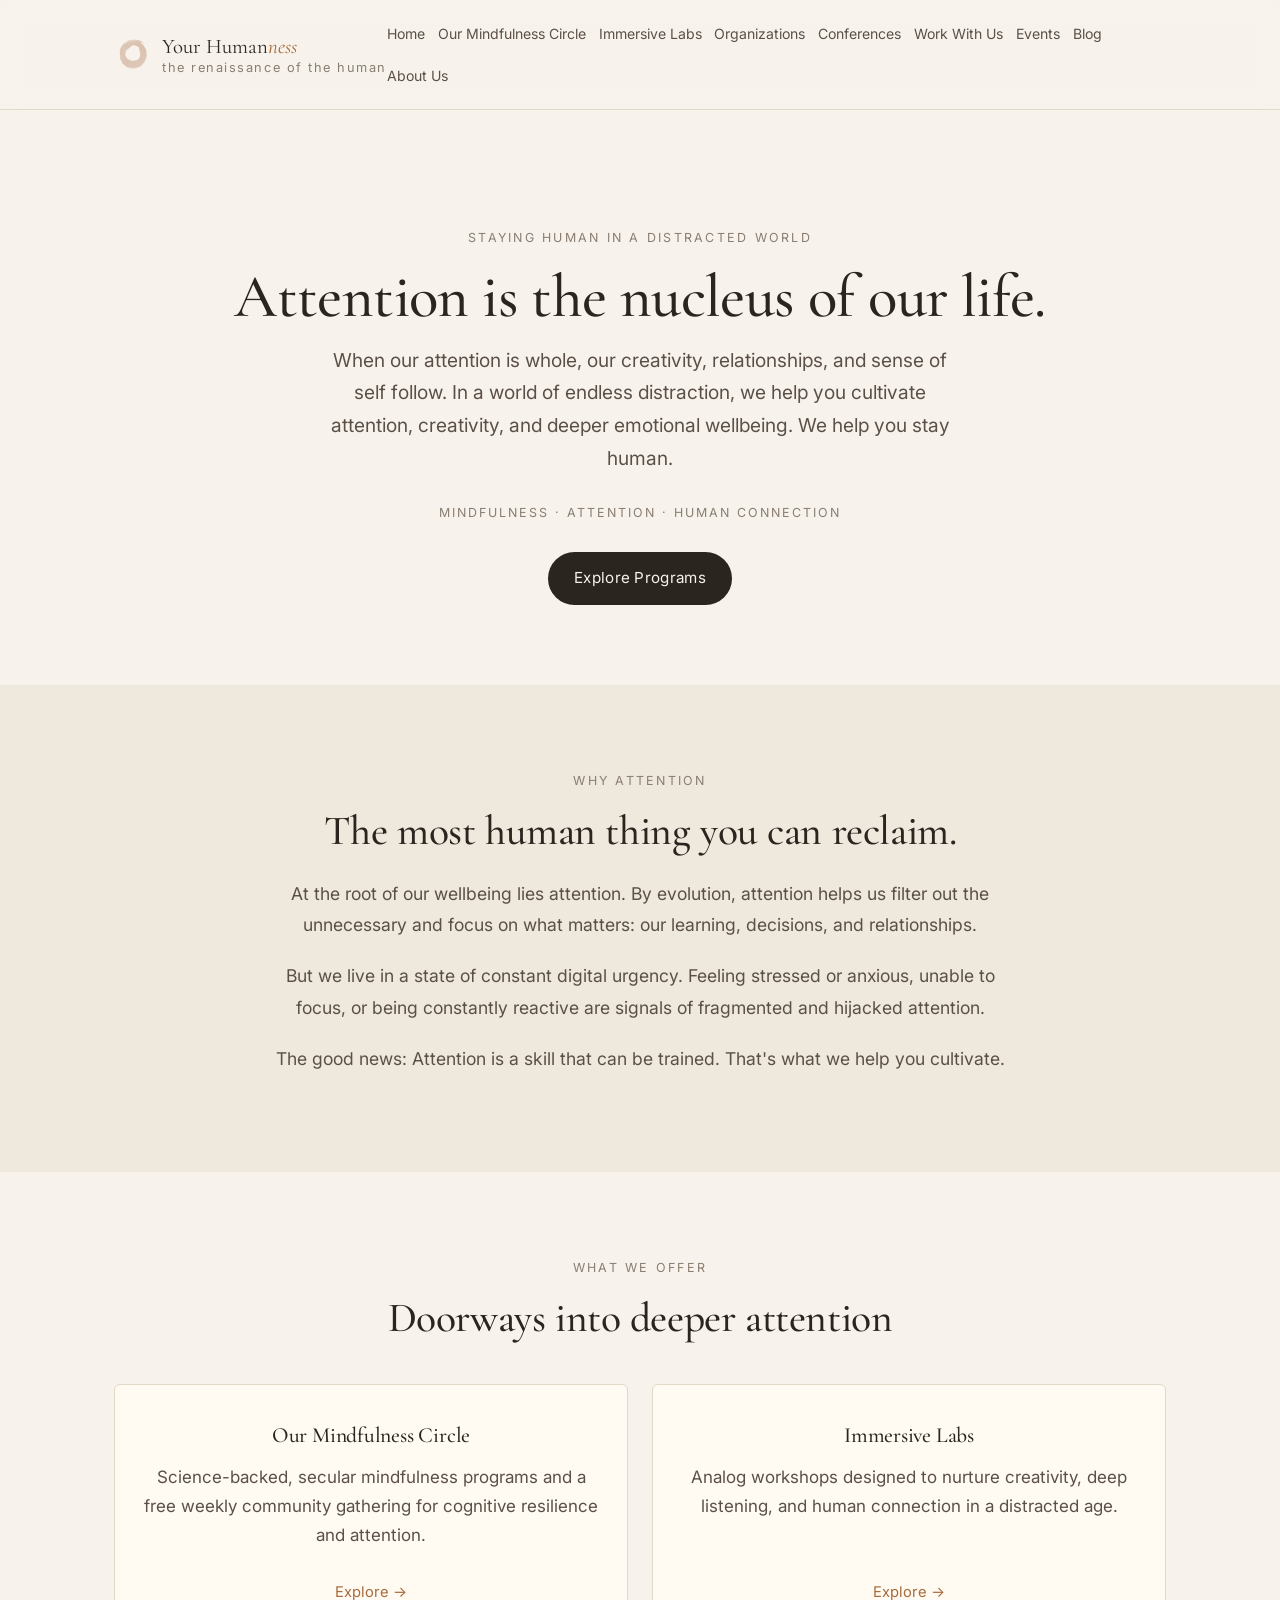
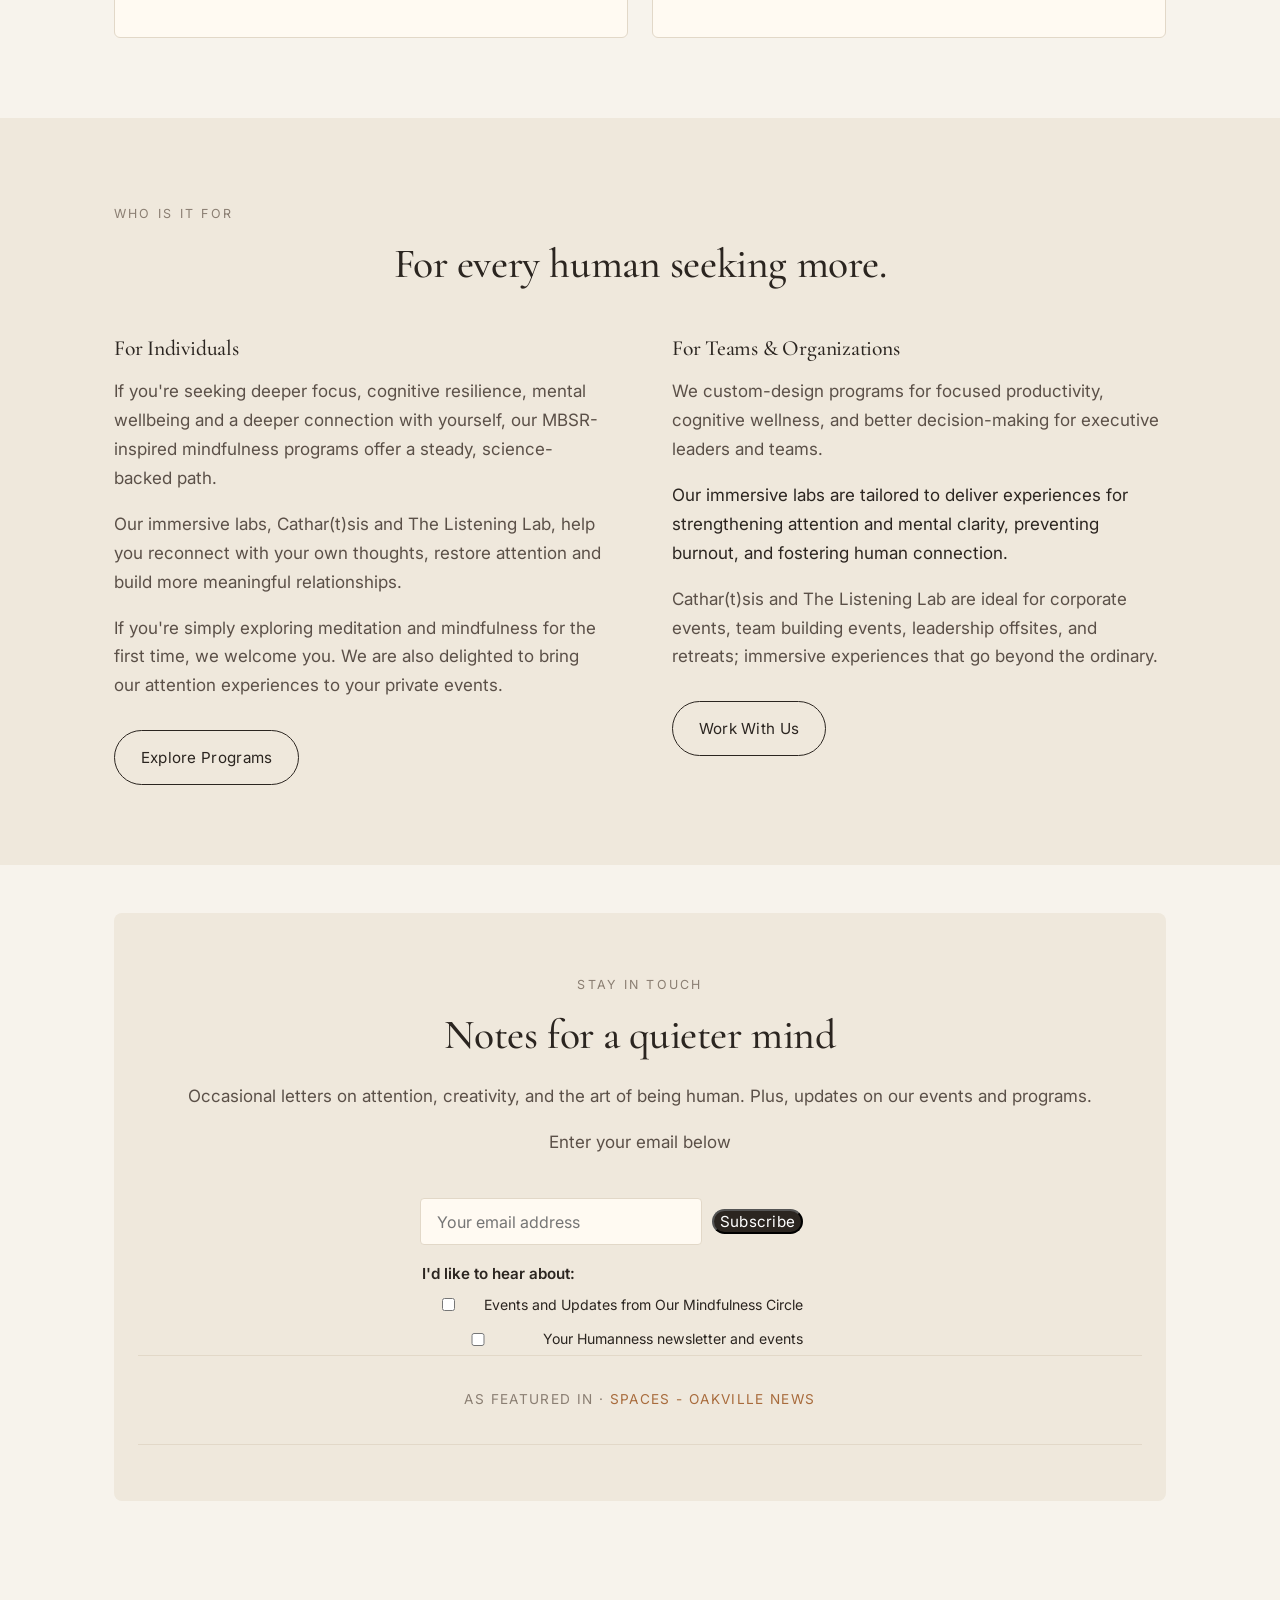
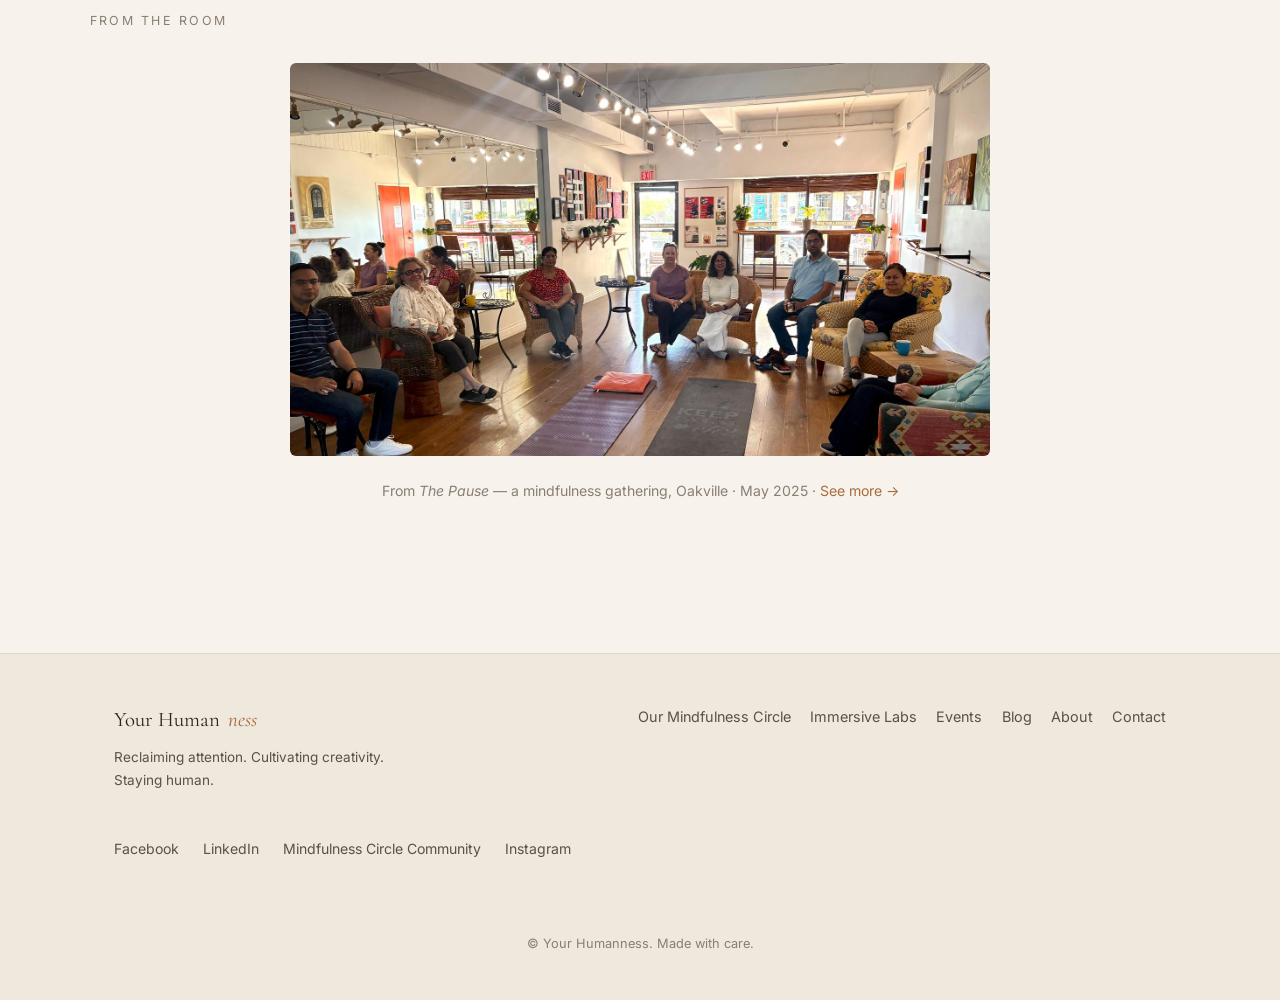
==== index.html @ 68436b2d "Remove 'Explore Programs' link from navigation" ====
<!DOCTYPE html><html lang="en"><head>

<!-- Google Tag Manager -->
<script>(function(w,d,s,l,i){w[l]=w[l]||[];w[l].push({'gtm.start':
new Date().getTime(),event:'gtm.js'});var f=d.getElementsByTagName(s)[0],
j=d.createElement(s),dl=l!='dataLayer'?'&l='+l:'';j.async=true;j.src=
'https://www.googletagmanager.com/gtm.js?id='+i+dl;f.parentNode.insertBefore(j,f);
})(window,document,'script','dataLayer','GTM-MCJ75NCN');</script>
<!-- End Google Tag Manager -->
  
<meta charset="utf-8">
<meta name="viewport" content="width=device-width,initial-scale=1">
<link rel="icon" type="image/png" href="/favicon.png">
<link rel="apple-touch-icon" href="/favicon.png">

<!-- Core SEO -->
<title>Your Humanness | Mindfulness, Attention & Creativity Programs</title>
<meta name="description" content="Science-backed mindfulness, meditation and creative workshops that help you stay human - cultivate attention, emotional wellbeing, and meaningful connection in a distracted, AI-driven world.">
<meta name="keywords" content="neuroscience informed, science backed, mindfulness, meditation, MBSR, attention, creativity, emotional wellbeing, analog skills, human skills, mindfulness programs, mindfulness workshop, creativity workshop, corporate mindfulness, digital detox, Our Mindfulness Circle, Catharsis, The Listening Lab">
<meta name="author" content="Your Humanness">

<!-- Open Graph — LinkedIn, WhatsApp, Facebook -->
<meta property="og:type" content="website">
<meta property="og:url" content="https://www.yourhumanness.com/">
<meta property="og:title" content="Your Humanness | Cultivate Attention, Creativity & Human Connection">
<meta property="og:description" content="Science-backed mindfulness and immersive workshops to help you stay human - cultivate attention, creativity, and connection in a distracted world.">
<meta property="og:image" content="https://www.yourhumanness.com/og-image5.png">

<!-- Twitter/X Card -->
<meta name="twitter:card" content="summary_large_image">
<meta name="twitter:title" content="Your Humanness | The Renaissance of the Human">
<meta name="twitter:description" content="n a distracted, AI-driven world, we help you cultivate attention, creativity, and stay human.">
<meta name="twitter:image" content="https://www.yourhumanness.com/og-image5.png">

<!-- Canonical URL -->
<link rel="canonical" href="https://www.yourhumanness.com/">

<!-- Fonts & Stylesheet — unchanged -->
<link rel="preconnect" href="https://fonts.googleapis.com">
<link rel="preconnect" href="https://fonts.gstatic.com" crossorigin>
<link href="https://fonts.googleapis.com/css2?family=Cormorant+Garamond:ital,wght@0,400;0,500;1,400&family=Inter:wght@300;400;500&display=swap" rel="stylesheet">
<link rel="stylesheet" href="styles.css">
</head>
  
<script type="application/ld+json">
{
  "@context": "https://schema.org",
  "@type": "Organization",
  "name": "Your Humanness",
  "url": "https://www.yourhumanness.com",
  "description": "Mindfulness and secular meditation programs backed by neuroscience, and immersive workshops to help people reclaim attention, cultivate creativity, nourish emotional wellbeing and stay human in an age of AI and distractions.",
  "founder": {
    "@type": "Person",
    "name": "Sravani Saha"
  },
  "makesOffer": [
    {
      "@type": "Offer",
      "itemOffered": {
        "@type": "Service",
        "name": "Our Mindfulness Circle",
        "url": "https://www.yourhumanness.com/mindfulness-circle.html",
        "description": "Neuroscience backed, secular mindfulness meditation programs and free weekly community gathering for cultivating attention and deeper emotional wellbeing. Perfect for individuals, corporate teams, leadership offsites, corporate events, and retreats."
      }
    },
    {
      "@type": "Offer",
      "itemOffered": {
        "@type": "Service",
        "name": "Cathar(t)sis",
        "url": "https://www.yourhumanness.com/immersive-labs.html",
        "description": "Science backed, mindfulness-based creativity workshop using analog writing and art-making for cultivating attention and authentic human creativity. Suitable for individuals, corporate teams, leadership offsites, corporate events, and retreats."
      }
    },
    {
      "@type": "Offer",
      "itemOffered": {
        "@type": "Service",
        "name": "The Listening Lab",
        "url": "https://www.yourhumanness.com/immersive-labs.html",
        "description": "Immersive mindfulness lab for cultivating attention in conversation and for deeper connections and relations. Perfect for corporate events, corporate teams, leadership offsites, and retreats."
      }
    }
  ]
}
</script><body>
  <!-- Google Tag Manager (noscript) -->
<noscript><iframe src="https://www.googletagmanager.com/ns.html?id=GTM-MCJ75NCN"
height="0" width="0" style="display:none;visibility:hidden"></iframe></noscript>
<!-- End Google Tag Manager (noscript) -->
  
<nav class="nav"><div class="nav-inner">
<a href="index.html" class="brand">
  <img src="images/logo.png"
  alt="Your Humanness logo" 
  style="height:40px;width:40px;
         object-fit:contain;
         flex-shrink:0;">
  <span style="display:flex;
  flex-direction:column;
  justify-content:center;
  line-height:1.3">
    <span style="font-family:var(--serif);
    font-size:1.3rem;
    white-space:nowrap">Your Human<em>ness</em></span>
    <span class="brand-sub">The Renaissance of the Human</span>
  </span>
</a>
<button class="nav-toggle" aria-label="Menu">≡</button>
<ul class="nav-links">
<li><a href="/">Home</a></li>
<li><a href="mindfulness-circle.html">Our Mindfulness Circle</a></li>
<li><a href="immersive-labs.html">Immersive Labs</a></li>
<li><a href="organizations.html">Organizations</a></li>
<li><a href="conferences.html">Conferences</a></li>
<li><a href="work-with-us.html">Work With Us</a></li>
<li><a href="events.html">Events</a></li>
<li><a href="blog.html">Blog</a></li>
<li><a href="about.html">About Us</a></li>
</ul></div></nav>

<!-- <header class="hero container">
<span class="eyebrow">Mindfulness · Meditation · Human Creativity</span>
<h1>Attention is the nucleus of our life.</h1>
<p class="sub">When our attention is whole, our creativity, relationships, 
and sense of self follow. In a world of endless distraction, we help you cultivate attention, creativity, and deeper emotional wellbeing.</p>
<p>We help you stay human.</p>
<a href="explore-programs.html" class="btn">Explore Programs</a>
</header> -->

<header class="hero container">
<span class="eyebrow">Staying Human in a Distracted World</span>
<h1>Attention is the nucleus of our life.</h1>
<p class="sub">When our attention is whole, our creativity, 
relationships, and sense of self follow. In a world of endless 
distraction, we help you cultivate attention, creativity, and 
deeper emotional wellbeing. We help you stay human.</p>
<p style="font-size:.78rem;text-transform:uppercase;
letter-spacing:.16em;color:var(--muted);
margin-top:-.5rem;margin-bottom:1.8rem">
Mindfulness · Attention · Human Connection</p>
<a href="explore-programs.html" class="btn">Explore Programs</a>
</header>

 <!-- Why Attention -->
<section class="section-alt">
  <div class="container">
  <div style="max-width:740px;margin:0 auto;
  text-align:center">
    <span class="eyebrow">Why attention</span>
    <h2>The most human thing you can reclaim.</h2>
    <p style="font-size:1.1rem;line-height:1.8;
    color:var(--ink-soft);margin-bottom:1.2rem">
    At the root of our wellbeing lies attention. 
    By evolution, attention helps us filter out the unnecessary 
    and focus on what matters: our learning, 
    decisions, and relationships.
    </p>
    <p style="font-size:1.1rem;line-height:1.8;
    color:var(--ink-soft);margin-bottom:1.2rem">
    But we live in a state of constant digital urgency. 
    Feeling stressed or anxious, unable to focus, 
    or being constantly reactive are signals of 
    fragmented and hijacked attention.
    </p>
    <p style="font-size:1.1rem;line-height:1.8;
    color:var(--ink-soft)">
    The good news: Attention is a skill that can be trained. 
    That's what we help you cultivate.
    </p>
  </div>
</section>
  
<section class="section">
<div class="container center">
<span class="eyebrow">What we offer</span>
<h2>Doorways into deeper attention</h2>
<div class="cards">
  <div class="card"><h3>Our Mindfulness Circle</h3><p>Science-backed, secular mindfulness programs and a free weekly community gathering for cognitive resilience and attention.</p><a class="more" href="mindfulness-circle.html">Explore</a></div>
  <div class="card"><h3>Immersive Labs</h3><p>Analog workshops designed to nurture creativity, deep listening, and human connection in a distracted age.</p><a class="more" href="immersive-labs.html">Explore</a></div>
  </div>
</div></section>

  <section class="section-alt">
  <div class="container">
    <span class="eyebrow">Who is it for</span>
    <h2 class="center">For every human seeking more.</h2>
    <div class="split" style="margin-top:2.5rem">

      <div>
        <h3>For Individuals</h3>
        <p>If you're seeking deeper focus, cognitive resilience, mental wellbeing and a deeper connection with yourself, our MBSR-inspired mindfulness programs offer a steady, science-backed path. </p>
        <p>Our immersive labs, Cathar(t)sis and The Listening Lab, help you reconnect with your own thoughts, restore attention and build more meaningful relationships.</p>
        <p>If you're simply exploring meditation and mindfulness for the first time, we welcome you. We are also delighted to bring our attention experiences to your private events.</p>
        <a href="explore-programs.html" class="btn btn-outline" 
        style="margin-top:.8rem">Explore Programs</a>
      </div>

      <div>
        <h3>For Teams & Organizations</h3>
        <p>We custom-design programs for focused productivity, cognitive wellness, and better decision-making for executive leaders and teams.</p>
        </p> Our immersive labs are tailored to deliver experiences for strengthening attention and mental clarity, preventing burnout, and fostering human connection.</p>
        <p>Cathar(t)sis and The Listening Lab are ideal for corporate events, team building events, leadership offsites, and retreats; immersive experiences that go beyond the ordinary.</p>
        <a href="work-with-us.html" class="btn btn-outline" 
        style="margin-top:.8rem">Work With Us</a>
      </div>

    </div>
  </div>
</section>

  
<section class="container">
<div class="signup">
<span class="eyebrow">Stay in touch</span>
<h2>Notes for a quieter mind</h2>
<p>Occasional letters on attention, creativity, and the art of being human. Plus, updates on our events and programs.</p>
  <p>Enter your email below</p>
<!-- ConvertKit form placeholder -->
<!--<script async data-uid="26b0e1170b" src="https://your-humanness.kit.com/26b0e1170b/index.js"></script>-->
  <!-- ConvertKit Form -->
<!--<script src="https://f.convertkit.com/ckjs/ck.5.js"></script>
  <style>
  .formkit-form[data-uid="26b0e1170b"] .formkit-input {
    min-width: 280px !important;
    width: 100% !important;
    max-width: 400px !important;
  }
  .formkit-form[data-uid="26b0e1170b"] .formkit-fields {
    display: flex !important;
    flex-direction: row !important;
    align-items: center !important;
    gap: .6rem !important;
    flex-wrap: nowrap !important;
  }
  .formkit-form[data-uid="26b0e1170b"] .formkit-field {
    flex: 1 !important;
  }
  .formkit-form[data-uid="26b0e1170b"] .formkit-submit {
    flex-shrink: 0 !important;
  }
</style>
<form action="https://app.kit.com/forms/9457943/subscriptions" 
class="seva-form formkit-form" 
method="post" 
data-sv-form="9457943" 
data-uid="26b0e1170b" 
data-format="inline" 
data-version="5"
min-width="500 600 700 800 900">
<div data-style="clean">
  <ul class="formkit-alert formkit-alert-error" 
  data-element="errors" data-group="alert"></ul>
  <div data-element="fields" data-stacked="false" 
  class="seva-fields formkit-fields">
    <div class="formkit-field">
      <input class="formkit-input" 
      name="email_address" 
      aria-label="Email Address" 
      placeholder="Your email address" 
      required="" 
      type="email" 
      style="color:var(--ink);
             border-color:var(--line);
             border-radius:4px;
             font-family:var(--sans);
             font-size:.95rem;">
    </div>
    <button data-element="submit" 
    class="formkit-submit" 
    style="background-color:var(--ink);
           color:#ffffff;
           border-radius:999px;
           font-family:var(--sans);
           font-size:.95rem;
           letter-spacing:.02em;">
      <div class="formkit-spinner">
        <div></div><div></div><div></div>
      </div>
      <span>Subscribe</span>
    </button>
  </div>
  <div class="formkit-powered-by-convertkit-container">
    <a href="https://kit.com/features/forms" 
    data-element="powered-by" 
    class="formkit-powered-by-convertkit" 
    data-variant="dark" 
    target="_blank" 
    rel="nofollow noopener"></a>
  </div>
</div>
</form>
</div>-->

  <!-- paste the Kit form script here -->
<!-- ConvertKit Form -->
<script src="https://f.convertkit.com/ckjs/ck.5.js"></script>
<style>
  .formkit-form[data-uid="26b0e1170b"] * {
    box-sizing: border-box !important;
  }
  .formkit-form[data-uid="26b0e1170b"] .formkit-input {
    min-width: 280px !important;
    width: 100% !important;
    max-width: 100% !important;
  }
  /* Main fields container wraps everything vertically now */
  .formkit-form[data-uid="26b0e1170b"] .formkit-fields {
    display: flex !important;
    flex-direction: column !important;
    gap: 1rem !important;
  }
  /* Sub-row specifically for the Email input and Submit button */
  .formkit-form[data-uid="26b0e1170b"] .formkit-row-inline {
    display: flex !important;
    flex-direction: row !important;
    align-items: center !important;
    gap: .6rem !important;
    width: 100% !important;
  }
  .formkit-form[data-uid="26b0e1170b"] .formkit-field-email {
    flex: 1 !important;
  }
  .formkit-form[data-uid="26b0e1170b"] .formkit-submit {
    flex-shrink: 0 !important;
  }
  /* Checkbox styling */
  .formkit-form[data-uid="26b0e1170b"] fieldset {
    border: none !important;
    padding: 0 !important;
    margin: 0 !important;
    width: 100% !important;
  }
  .formkit-form[data-uid="26b0e1170b"] legend {
    font-family: var(--sans) !important;
    font-size: .95rem !important;
    font-weight: 600 !important;
    margin-bottom: .5rem !important;
    text-align: left !important;
  }
  .formkit-form[data-uid="26b0e1170b"] .formkit-checkboxes-wrap {
    display: flex !important;
    flex-direction: column !important;
    gap: .5rem !important;
  }
  .formkit-form[data-uid="26b0e1170b"] .formkit-checkbox-field {
    display: flex !important;
    align-items: flex-start !important;
    gap: .5rem !important;
    font-family: var(--sans) !important;
    font-size: .85rem !important;
    font-weight: 400 !important;
    text-align: left !important;
    line-height: 1.4 !important;
  }
  .formkit-form[data-uid="26b0e1170b"] .formkit-checkbox-field input[type="checkbox"] {
    flex-shrink: 0 !important;
    margin-top: .2rem !important;
  }
</style>
  
<form action="https://app.kit.com/forms/9457943/subscriptions" 
class="seva-form formkit-form" 
method="post" 
data-sv-form="9457943" 
data-uid="26b0e1170b" 
data-format="inline" 
data-version="5"
min-width="500 600 700 800 900">
<div data-style="clean">
  <ul class="formkit-alert formkit-alert-error" 
  data-element="errors" data-group="alert"></ul>
  
  <div data-element="fields" data-stacked="false" 
  class="seva-fields formkit-fields">
    
    <!-- Row 1: Email Input and Submit Button side-by-side -->
    <div class="formkit-row-inline">
      <div class="formkit-field formkit-field-email">
        <input class="formkit-input" 
        name="email_address" 
        aria-label="Email Address" 
        placeholder="Your email address" 
        required="" 
        type="email" 
        style="color: var(--ink); border-color: var(--line); border-radius: 4px; font-weight: 400;">
      </div>
      
      <button data-element="submit" 
      class="formkit-submit" 
      style="background-color: var(--ink); color: #ffffff; border-radius: 999px; font-family: var(--sans); font-size: .95rem; letter-spacing: .02em;">
        <div class="formkit-spinner">
          <div></div><div></div><div></div>
        </div>
        <span>Subscribe</span>
      </button>
    </div>

    <!-- Row 2: Checkboxes stacked below -->
    <div class="formkit-field">
      <fieldset>
        <legend style="color: var(--ink);">I'd like to hear about:</legend>
        <div class="formkit-checkboxes-wrap">
          <div class="formkit-checkbox-field">
            <input class="formkit-checkbox" id="tag-3875-23530652" type="checkbox" name="tags[]" value="23530652">
            <label for="tag-3875-23530652">Events and Updates from Our Mindfulness Circle</label>
          </div>
          <div class="formkit-checkbox-field">
            <input class="formkit-checkbox" id="tag-3875-23530654" type="checkbox" name="tags[]" value="23530654">
            <label for="tag-3875-23530654">Your Humanness newsletter and events</label>
          </div>
        </div>
      </fieldset>
    </div>

  </div>

  <div class="formkit-powered-by-convertkit-container">
    <a href="https://kit.com/features/forms" 
    data-element="powered-by" 
    class="formkit-powered-by-convertkit" 
    data-variant="dark" 
    target="_blank" 
    rel="nofollow noopener"></a>
  </div>
</div>
</form>

<div class="trust">
<span>As featured in · <a href="https://oakville.spaces.ca/snapshots/cathartsis-brings-mindful-connection-to-oakville-in-an-era-where-our-attention-is-the-worlds-most-traded-commodity-one-local-event-is-asking-us-57787" target="_blank" rel="noopener noreferrer">Spaces - Oakville News</a></span>
</div>
</section>

 <!-- From The Pause -->
<section class="container section-tight">
  <span class="eyebrow">From the room</span>
  <div style="display:grid;
  grid-template-columns:1fr;
  max-width:700px;margin:1rem auto 0">
    <a href="events.html">
    <img src="images/thepause1.jpeg" 
    alt="The Pause — mindfulness event, Burlington" 
    style="width:100%;
           border-radius:6px;
           object-fit:cover;
           aspect-ratio:16/9;
           transition:opacity .2s;">
    </a>
    <p style="margin-top:.8rem;
    font-size:.88rem;
    color:var(--muted);
    text-align:center">
    From <em>The Pause</em> — a mindfulness gathering, 
    Oakville · May 2025 · 
    <a href="events.html" 
    style="color:var(--accent)">
    See more →</a>
    </p>
  </div>
</section>
  
<footer><div class="foot-inner">
<div><a href="index.html" class="brand">Your Human<em>ness</em></a>
<p style="font-size:.85rem;margin-top:.5rem;max-width:280px">Reclaiming attention. Cultivating creativity. Staying human.</p></div>
<ul class="foot-links">
<li><a href="mindfulness-circle.html">Our Mindfulness Circle</a></li>
<li><a href="immersive-labs.html">Immersive Labs</a></li>
<li><a href="events.html">Events</a></li>
<li><a href="blog.html">Blog</a></li>
<li><a href="about.html">About</a></li>
<li><a href="contact.html">Contact</a></li>
</ul>
<!-- Social Links -->
<div style="display:flex;justify-content:center;
gap:1.5rem;flex-wrap:wrap;margin-bottom:1rem">
  <a href="https://www.facebook.com/yourhumanness" 
  target="_blank" rel="noopener noreferrer"
  style="color:var(--ink-soft);font-size:.88rem;
  border:none;">Facebook</a>

  <a href="https://www.linkedin.com/company/yourhumanness/" 
  target="_blank" rel="noopener noreferrer"
  style="color:var(--ink-soft);font-size:.88rem;
  border:none;">LinkedIn</a>

  <a href="https://www.facebook.com/groups/ourmindfulnesscircle" 
  target="_blank" rel="noopener noreferrer"
  style="color:var(--ink-soft);font-size:.88rem;
  border:none;">Mindfulness Circle Community</a>

  <a href="https://www.instagram.com/yourhumanness" 
  target="_blank" rel="noopener noreferrer"
  style="color:var(--ink-soft);font-size:.88rem;
  border:none;">Instagram</a>
</div>

<p class="copy">© Your Humanness. Made with care.</p>
</div></footer>
<script src="script.js"></script></body></html>
---- styles.css ----
/* Your Humanness — calm, warm, grounded */
:root{
  --bg:#f7f3ec;
  --bg-alt:#efe8dc;
  --ink:#2b2520;
  --ink-soft:#5b5048;
  --muted:#8a7e72;
  --accent:#a86b3c;
  --accent-soft:#c98e5e;
  --line:#e2d8c8;
  --card:#fffaf2;
  --max:1100px;
  --serif:"Cormorant Garamond","Garamond",Georgia,serif;
  --sans:"Inter","Helvetica Neue",system-ui,-apple-system,sans-serif;
}
*{box-sizing:border-box}
html{scroll-behavior:smooth}
body{
  margin:0;
  font-family:var(--sans);
  font-size:17px;
  line-height:1.7;
  color:var(--ink);
  background:var(--bg);
  -webkit-font-smoothing:antialiased;
}
h1,h2,h3,h4{font-family:var(--serif);font-weight:500;letter-spacing:-.01em;color:var(--ink);margin:0 0 .5em}
h1{font-size:clamp(2.4rem,5vw,3.8rem);line-height:1.1}
h2{font-size:clamp(1.8rem,3.4vw,2.6rem);line-height:1.2}
h3{font-size:1.35rem}
p{margin:0 0 1em;color:var(--ink-soft)}
a{color:var(--accent);text-decoration:none;border-bottom:1px solid transparent;transition:border-color .2s}
a:hover{border-color:var(--accent)}
.container{max-width:var(--max);margin:0 auto;padding:0 1.5rem}
.eyebrow{font-family:var(--sans);font-size:.78rem;text-transform:uppercase;letter-spacing:.18em;color:var(--muted);margin-bottom:1rem;display:inline-block}

/* Nav */
.nav{
  position:sticky;top:0;z-index:50;
  background:rgba(247,243,236,.92);
  backdrop-filter:blur(8px);
  border-bottom:1px solid var(--line);
}
.nav-inner{
  max-width:var(--max);margin:0 auto;
  display:flex;align-items:center;justify-content:space-between;
  padding:1.2rem 1.5rem;
}
.brand{font-family:var(--serif);font-size:1.3rem;color:var(--ink);border:none}
.brand em{font-style:italic;color:var(--accent)}
.brand {
  display: flex;
  align-items: center;
  gap: .5rem;
  border: none;
  white-space: nowrap;
  flex-shrink: 0;
}
.brand-sub {
  display: block;
  font-family: var(--sans);
  font-size: .8rem;
  letter-spacing: .12em;
  text-transform: lowercase;
  line-height: 1.2;
  color: var(--muted);
  font-style: normal;
  white-space: nowrap;
}

.nav-links{display:flex;gap:.8rem;flex-wrap:wrap;list-style:none;margin:0;padding:0}
.nav-links a{
  color:var(--ink-soft);font-size:.88rem;border:none;
  padding:.3rem 0;border-bottom:1px solid transparent;
}
.nav-links a:hover,.nav-links a.active{color:var(--ink);border-bottom-color:var(--accent)}
.nav-toggle{display:none;background:none;border:none;font-size:1.5rem;color:var(--ink);cursor:pointer}

/* Sections */
section{padding:5rem 0}
.section-tight{padding:3.5rem 0}
.section-alt{background:var(--bg-alt)}
.center{text-align:center}
.lede{font-size:1.2rem;max-width:640px;margin:0 auto 2rem;color:var(--ink-soft)}

/* Hero */
.hero{padding:7rem 0 5rem;text-align:center}
.hero h1{max-width:900px;margin:0 auto .8rem}
.hero .sub{max-width:620px;margin:0 auto 2.2rem;font-size:1.2rem;color:var(--ink-soft)}

/* Cards */
.cards{display:grid;grid-template-columns:repeat(auto-fit,minmax(260px,1fr));gap:1.5rem;margin-top:2.5rem}
.card{
  background:var(--card);
  border:1px solid var(--line);
  border-radius:6px;
  padding:2rem 1.6rem;
  transition:transform .25s ease, box-shadow .25s ease;
  display:flex;flex-direction:column;
}
.card:hover{transform:translateY(-3px);box-shadow:0 12px 30px -18px rgba(43,37,32,.25)}
.card h3{margin-bottom:.6rem;font-family:var(--serif)}
.card p{flex:1}
.card a.more{margin-top:.8rem;font-size:.92rem;border:none;color:var(--accent)}
.card a.more:after{content:" →"}

/* Buttons */
.btn{
  display:inline-block;
  font-family:var(--sans);
  background:var(--ink);
  color:var(--bg);
  padding:.85rem 1.6rem;
  border-radius:999px;
  border:none;
  font-size:.95rem;
  letter-spacing:.02em;
  cursor:pointer;
  transition:background .2s;
}
.btn:hover{background:var(--accent);border:none}
.btn-outline{
  background:transparent;color:var(--ink);border:1px solid var(--ink);
}
.btn-outline:hover{background:var(--ink);color:var(--bg)}

/* Forms */
form{max-width:560px;margin:0 auto}
.field{margin-bottom:1.2rem;text-align:left}
label{display:block;font-size:.88rem;color:var(--ink);margin-bottom:.4rem}
input[type=text],input[type=email],select,textarea{
  width:100%;
  padding:.8rem 1rem;
  font-family:var(--sans);font-size:1rem;
  background:var(--card);
  border:1px solid var(--line);
  border-radius:4px;
  color:var(--ink);
}
input:focus,select:focus,textarea:focus{outline:none;border-color:var(--accent)}
textarea{min-height:140px;resize:vertical}
.checks{display:flex;flex-direction:column;gap:.5rem}
.checks label{display:flex;align-items:center;gap:.6rem;font-size:.95rem;color:var(--ink-soft);cursor:pointer}
.checks input{width:auto}

/* Email signup */
.signup{
  background:var(--bg-alt);
  padding:3.5rem 1.5rem;
  border-radius:8px;
  text-align:center;
  margin:3rem 0;
}
.signup form{display:flex;gap:.6rem;max-width:440px;margin:1.5rem auto 0}
.signup input{flex:1}
@media(max-width:520px){.signup form{flex-direction:column}}

/* Trust bar */
.trust{
  display:flex;justify-content:center;align-items:center;
  gap:2.5rem;flex-wrap:wrap;
  padding:2rem 0;
  border-top:1px solid var(--line);border-bottom:1px solid var(--line);
  color:var(--muted);font-size:.85rem;letter-spacing:.1em;text-transform:uppercase;
}

/* Embed placeholder */
.embed-placeholder{
  background:var(--card);
  border:1px dashed var(--line);
  border-radius:6px;
  padding:3rem 1.5rem;
  text-align:center;
  color:var(--muted);
  font-size:.95rem;
}

/* Two-up split */
.split{display:grid;grid-template-columns:1fr;gap:3rem}
@media(min-width:760px){.split{grid-template-columns:1fr 1fr;gap:4rem}}
.divider{height:1px;background:var(--line);margin:4rem 0}

/* Blog */
.posts{display:grid;gap:2rem;margin-top:2rem}
.post{padding:2rem 0;border-bottom:1px solid var(--line)}
.post:last-child{border-bottom:none}
.post .meta{font-size:.8rem;color:var(--muted);text-transform:uppercase;letter-spacing:.12em;margin-bottom:.5rem}
.post h3{font-size:1.6rem;margin-bottom:.5rem}

/* Events */
.events{list-style:none;padding:0;margin:2rem 0 0}
.events li{
  display:flex;justify-content:space-between;align-items:center;
  padding:1.2rem 0;border-bottom:1px solid var(--line);gap:1rem;flex-wrap:wrap;
}
.events .when{color:var(--muted);font-size:.9rem}

/* About */
.about-grid{display:grid;grid-template-columns:1fr;gap:2.5rem;align-items:start}
@media(min-width:720px){.about-grid{grid-template-columns:1fr 2fr}}
.photo-placeholder{
  aspect-ratio:1/1.15;
  background:linear-gradient(135deg,var(--bg-alt),var(--line));
  border-radius:6px;
  display:flex;align-items:center;justify-content:center;
  color:var(--muted);font-size:.9rem;
}

/* Footer */
footer{
  background:var(--bg-alt);
  padding:3rem 0 2rem;margin-top:5rem;
  border-top:1px solid var(--line);
}
.foot-inner{
  max-width:var(--max);margin:0 auto;padding:0 1.5rem;
  display:flex;justify-content:space-between;align-items:flex-start;gap:2rem;flex-wrap:wrap;
}
.foot-links{display:flex;gap:1.2rem;flex-wrap:wrap;list-style:none;padding:0;margin:0}
.foot-links a{color:var(--ink-soft);font-size:.9rem;border:none}
.foot-links a:hover{color:var(--accent)}
.copy{font-size:.8rem;color:var(--muted);margin-top:1.5rem;text-align:center;width:100%}

/* Mobile nav */
@media(max-width:820px){
  .nav-toggle{display:block}
  .nav-links{
    display:none;
    position:absolute;top:100%;left:0;right:0;
    flex-direction:column;gap:0;
    background:var(--bg);
    border-bottom:1px solid var(--line);
    padding:1rem 1.5rem;
  }
  .nav-links.open{display:flex}
  .nav-links li{padding:.5rem 0;border-bottom:1px solid var(--line)}
  .nav-links li:last-child{border:none}
  .nav-inner{position:relative}
}
/* Mobile Optimization for Hero Section */
@media (max-width: 768px) {
  .hero {
    /* Reduces the massive top/bottom padding so the content lifts up on small screens */
    padding: 4rem 1.2rem 3rem; 
  }

  .hero h1 {
    /* Drops the minimum font size so it sits elegantly on a phone screen */
    font-size: clamp(1.8rem, 7vw, 2.4rem);
    line-height: 1.25;
    margin-bottom: 1rem;
  }

  .hero .sub {
    /* Slightly reduces the subtitle font size (around 16px) for better readability */
    font-size: 1rem;
    line-height: 1.5;
    margin-bottom: 1.8rem;
  }
}
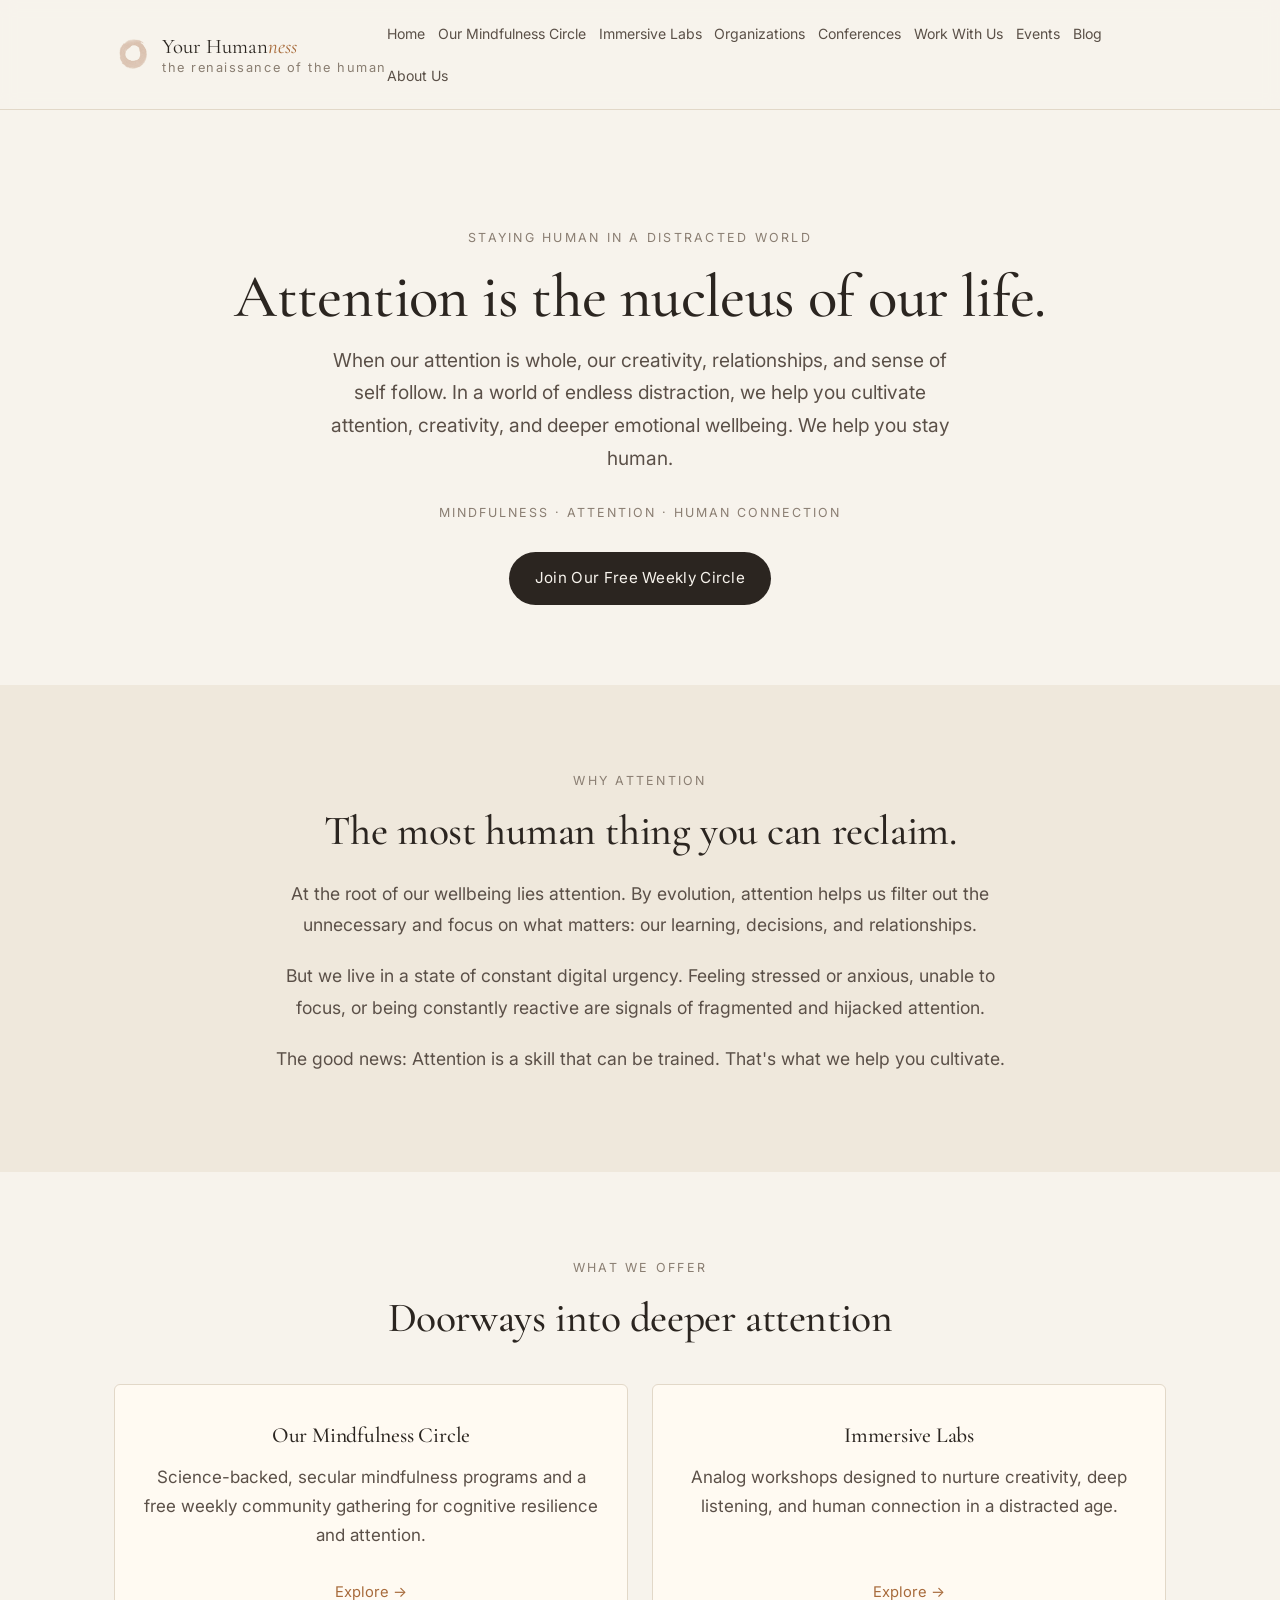
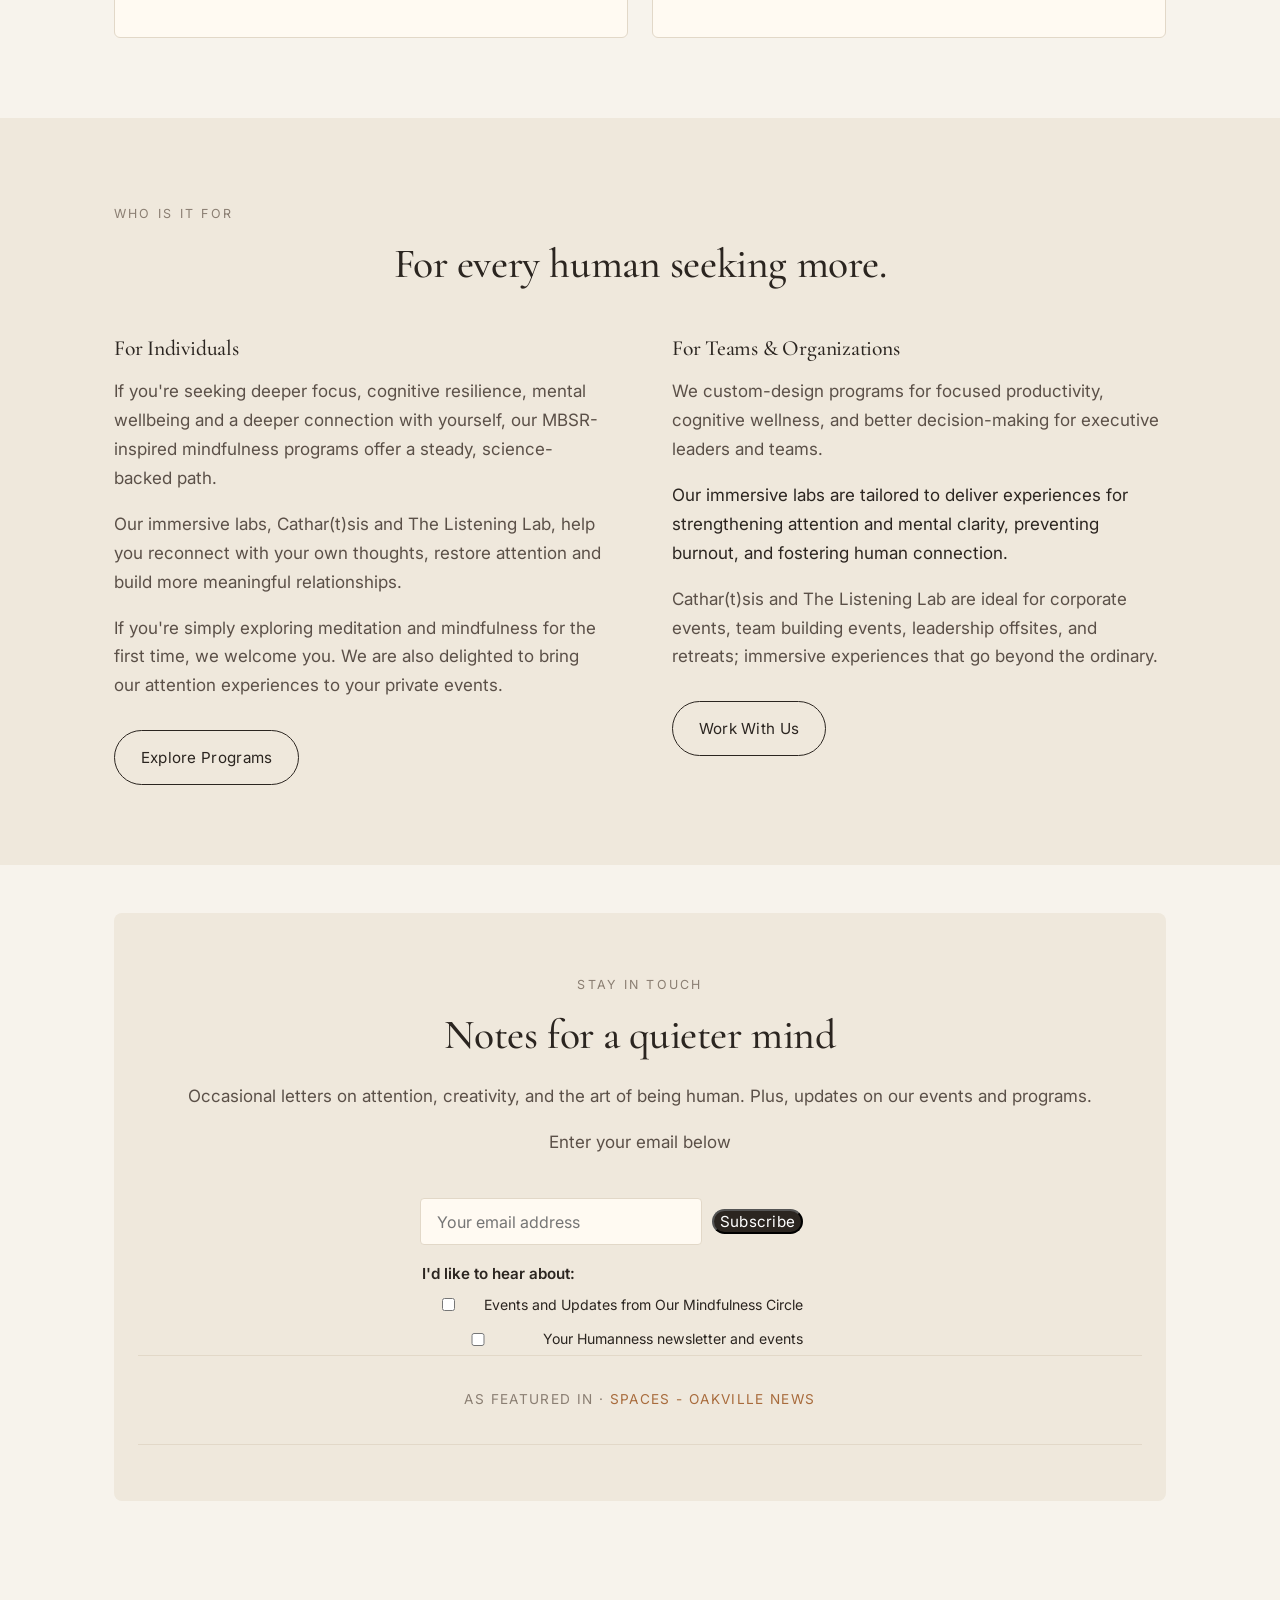
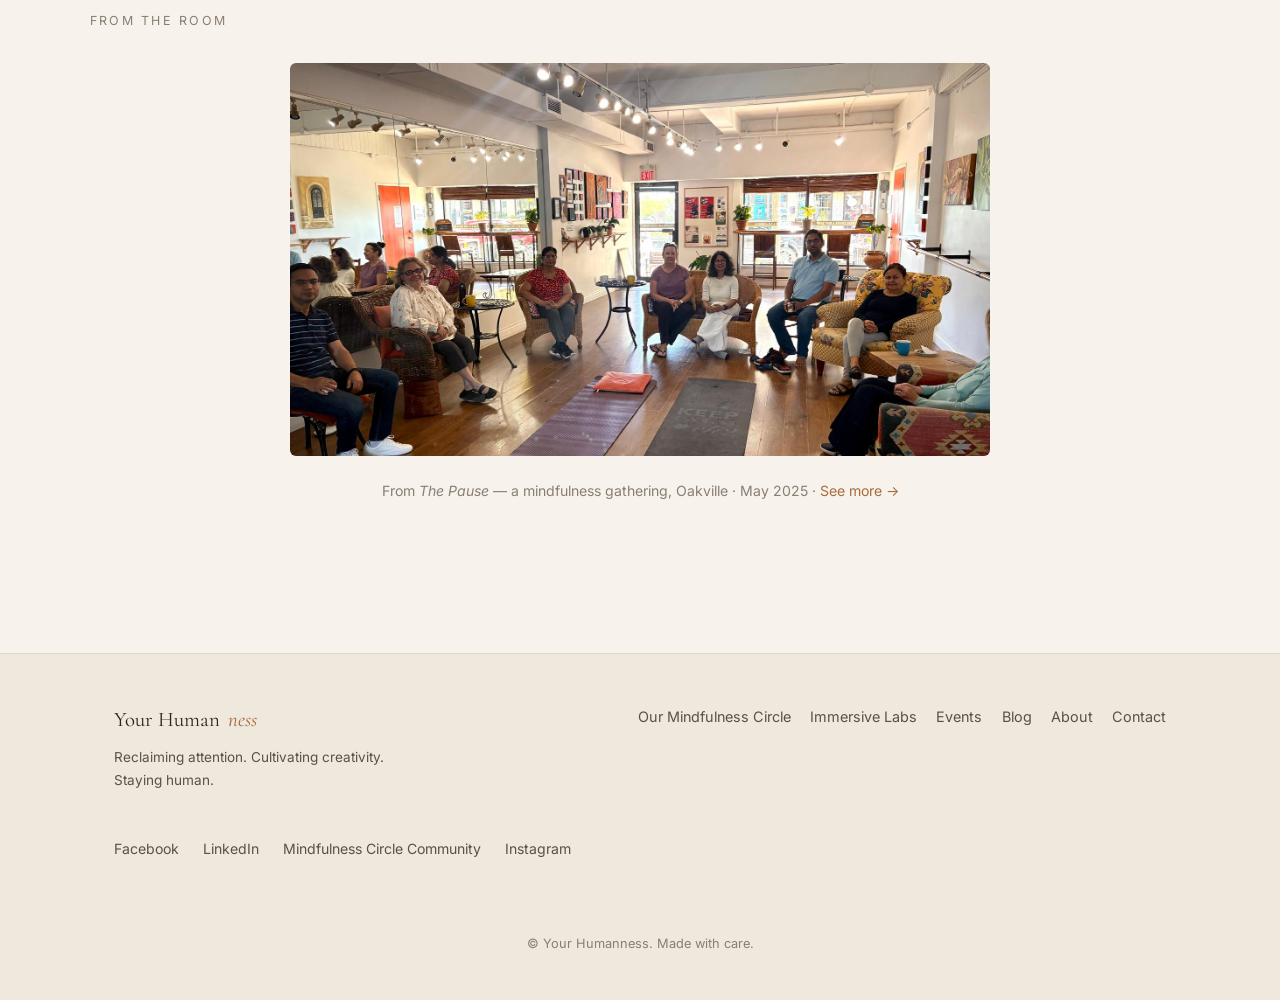
==== commit 67bc54af: "Update index.html" ====
--- a/index.html
+++ b/index.html
@@ -139,7 +139,7 @@
 letter-spacing:.16em;color:var(--muted);
 margin-top:-.5rem;margin-bottom:1.8rem">
 Mindfulness · Attention · Human Connection</p>
-<a href="explore-programs.html" class="btn">Explore Programs</a>
+<a href="explore-programs.html" class="btn">Join Our Free Weekly Circle</a>
 </header>
 
  <!-- Why Attention -->
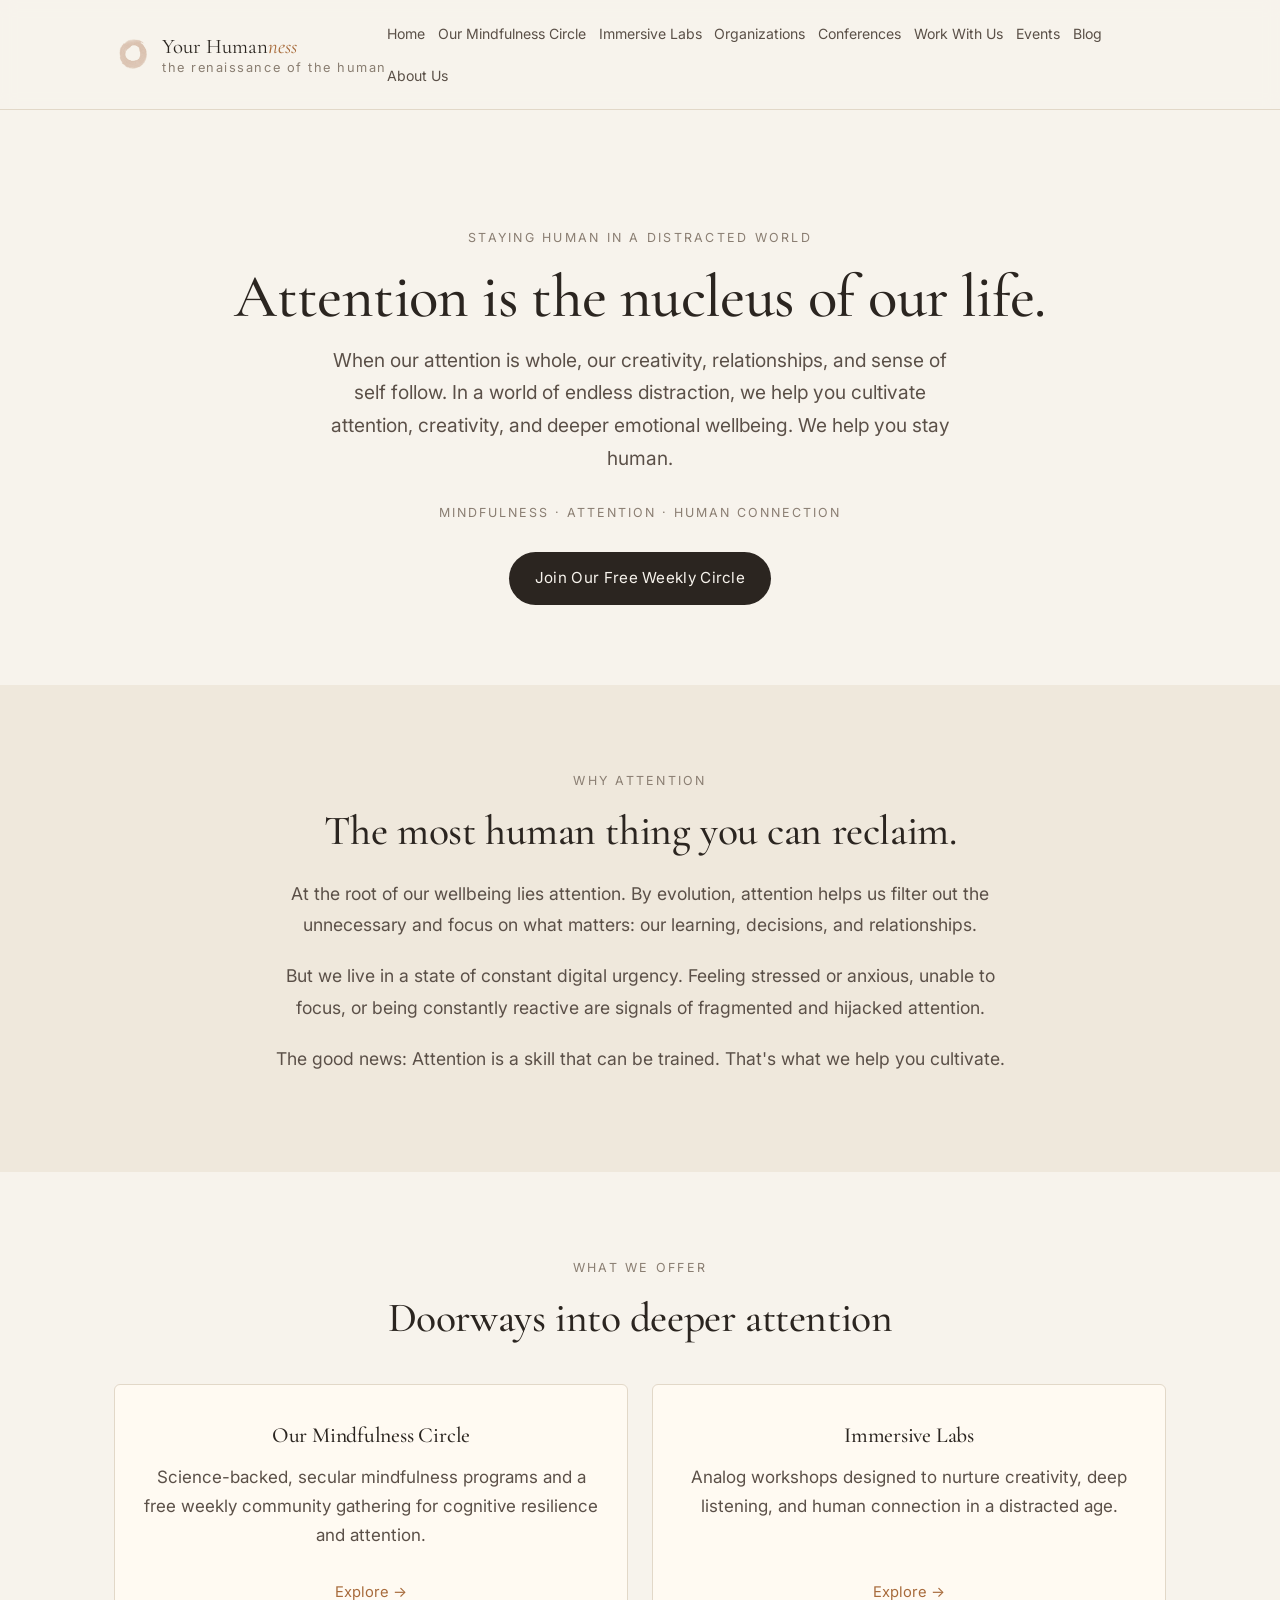
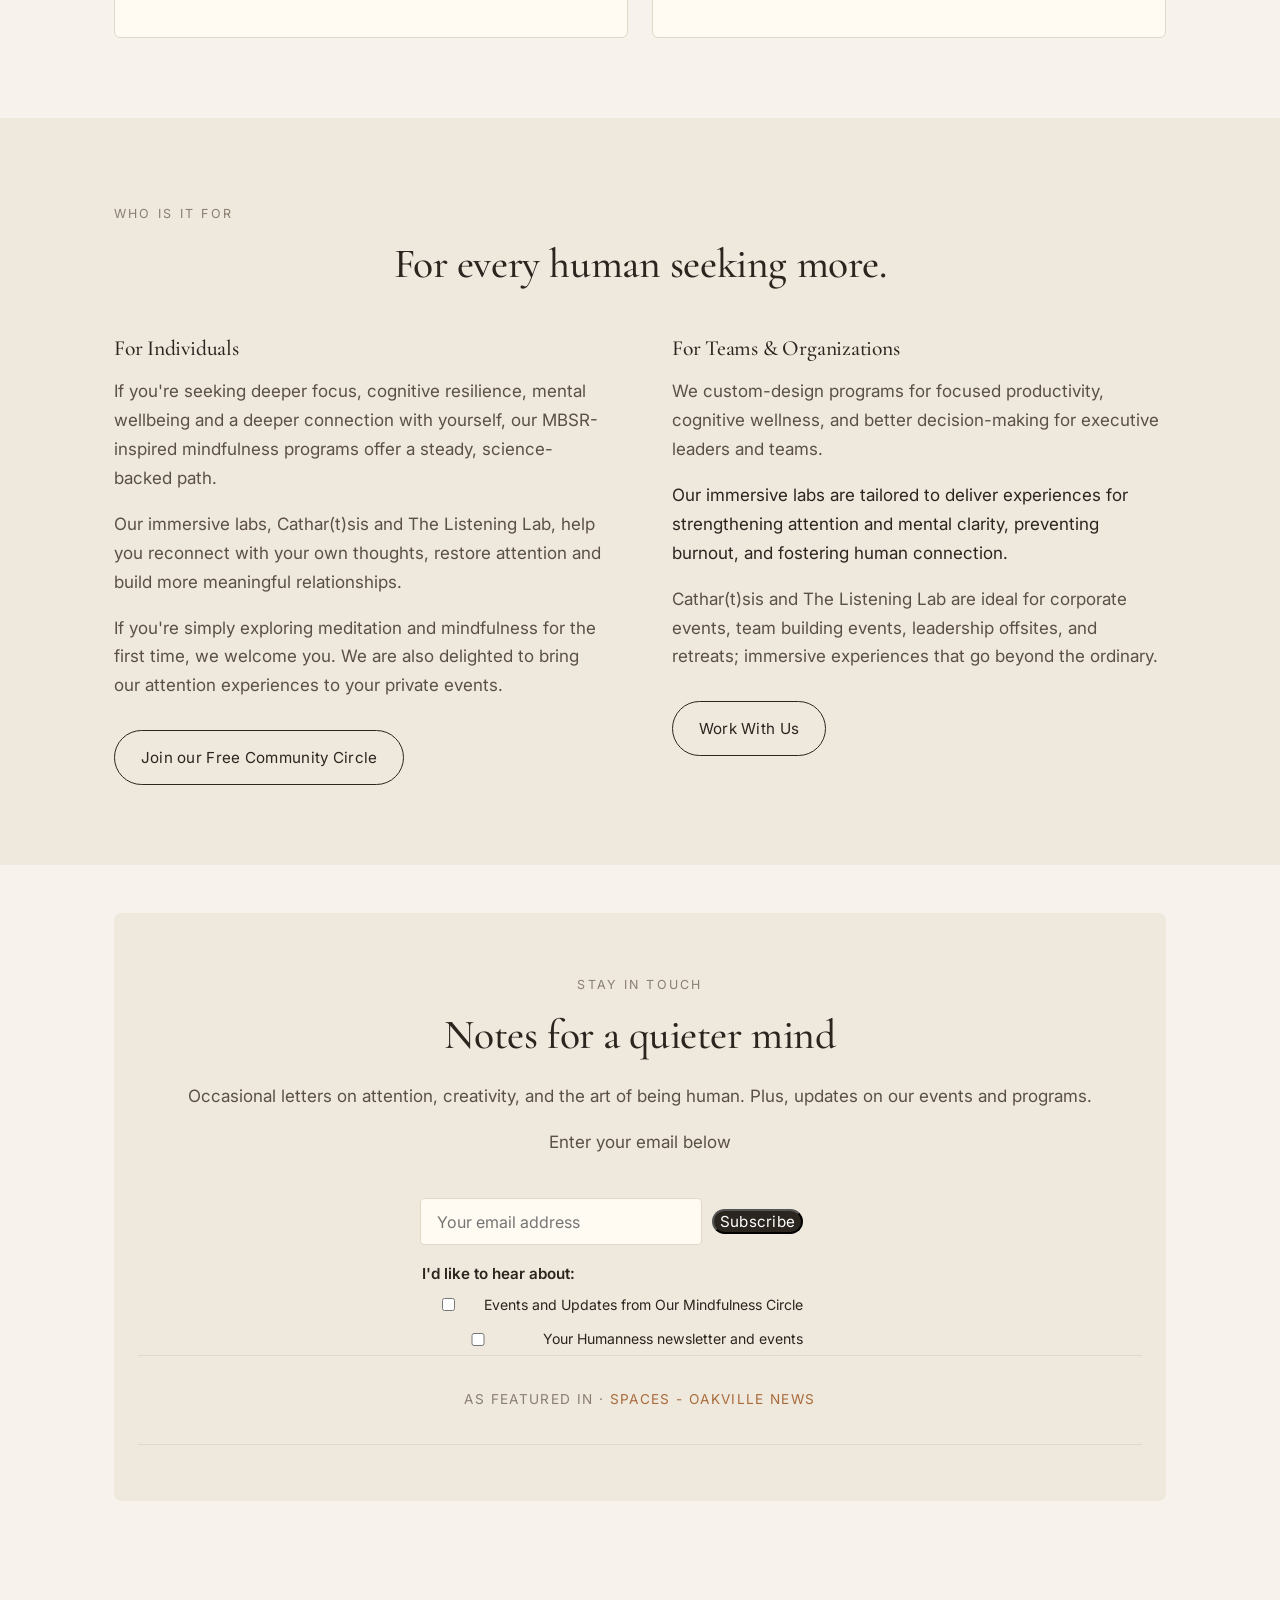
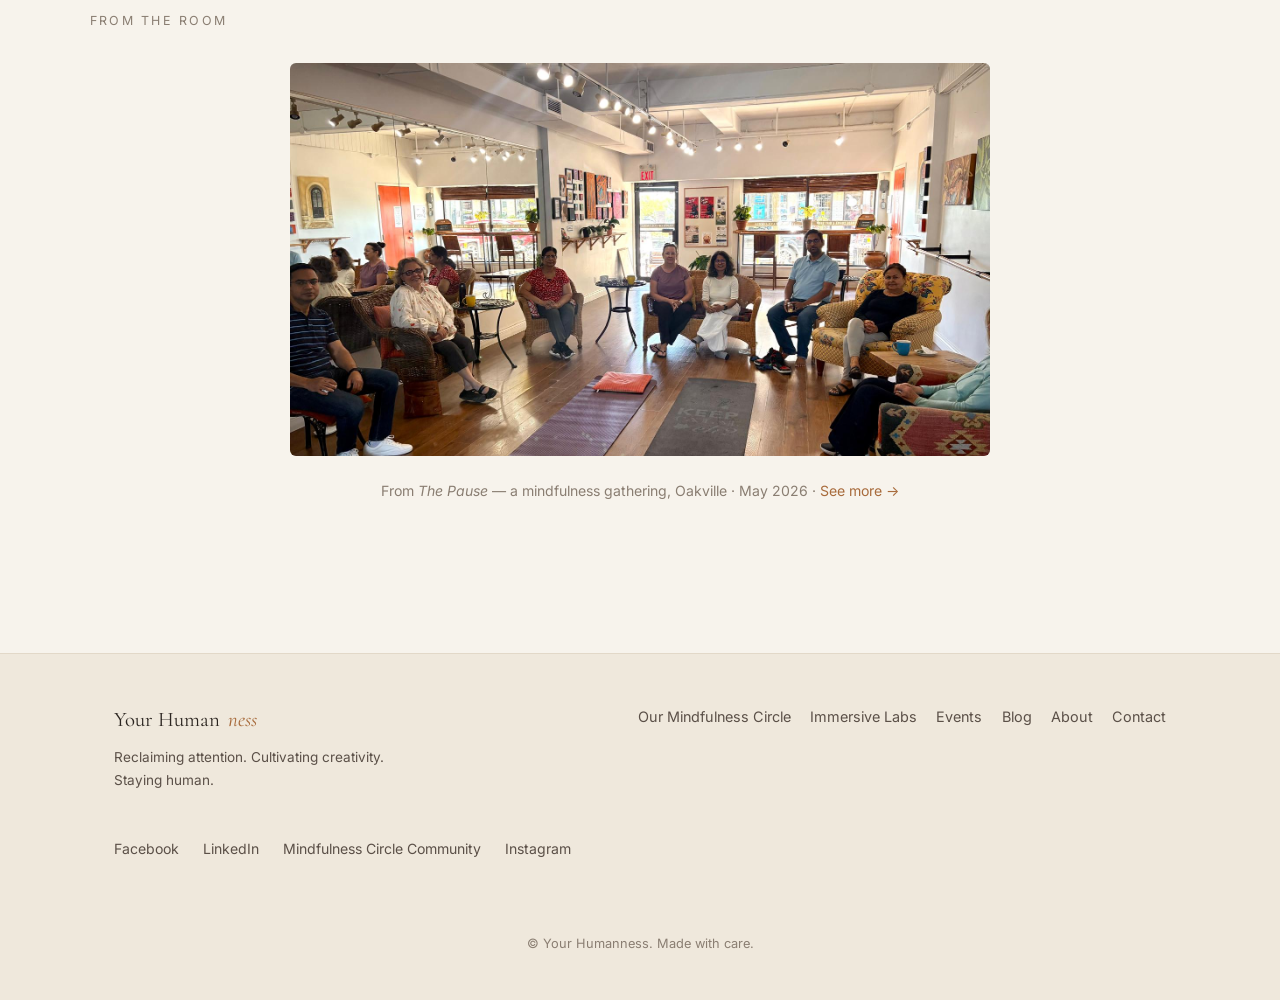
==== commit cc77431b: "Update program link and event date in index.html" ====
--- a/index.html
+++ b/index.html
@@ -139,7 +139,7 @@
 letter-spacing:.16em;color:var(--muted);
 margin-top:-.5rem;margin-bottom:1.8rem">
 Mindfulness · Attention · Human Connection</p>
-<a href="explore-programs.html" class="btn">Join Our Free Weekly Circle</a>
+<a href="mindfulness-circle.html" class="btn">Join Our Free Weekly Circle</a>
 </header>
 
  <!-- Why Attention -->
@@ -192,8 +192,8 @@
         <p>If you're seeking deeper focus, cognitive resilience, mental wellbeing and a deeper connection with yourself, our MBSR-inspired mindfulness programs offer a steady, science-backed path. </p>
         <p>Our immersive labs, Cathar(t)sis and The Listening Lab, help you reconnect with your own thoughts, restore attention and build more meaningful relationships.</p>
         <p>If you're simply exploring meditation and mindfulness for the first time, we welcome you. We are also delighted to bring our attention experiences to your private events.</p>
-        <a href="explore-programs.html" class="btn btn-outline" 
-        style="margin-top:.8rem">Explore Programs</a>
+        <a href="mindfulness-circle.html" class="btn btn-outline" 
+        style="margin-top:.8rem">Join our Free Community Circle</a>
       </div>
 
       <div>
@@ -451,7 +451,7 @@
     color:var(--muted);
     text-align:center">
     From <em>The Pause</em> — a mindfulness gathering, 
-    Oakville · May 2025 · 
+    Oakville · May 2026 · 
     <a href="events.html" 
     style="color:var(--accent)">
     See more →</a>
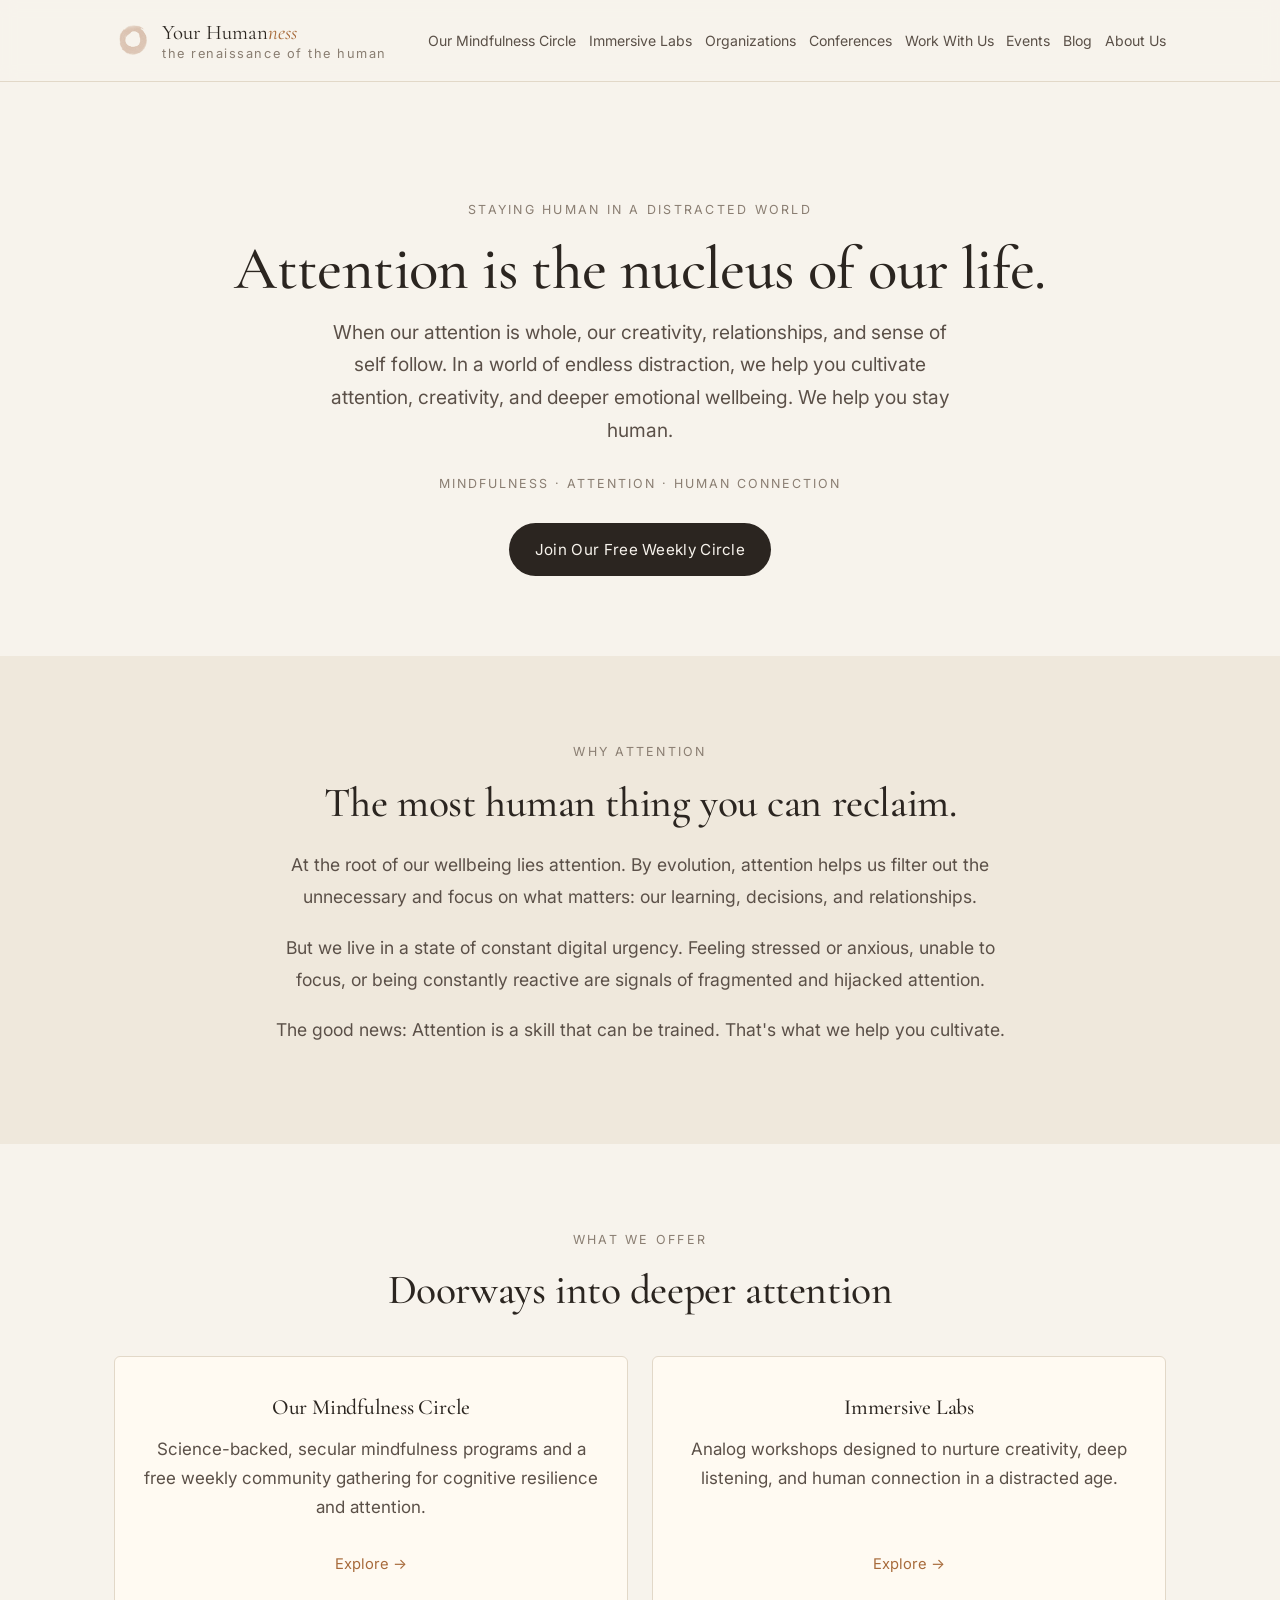
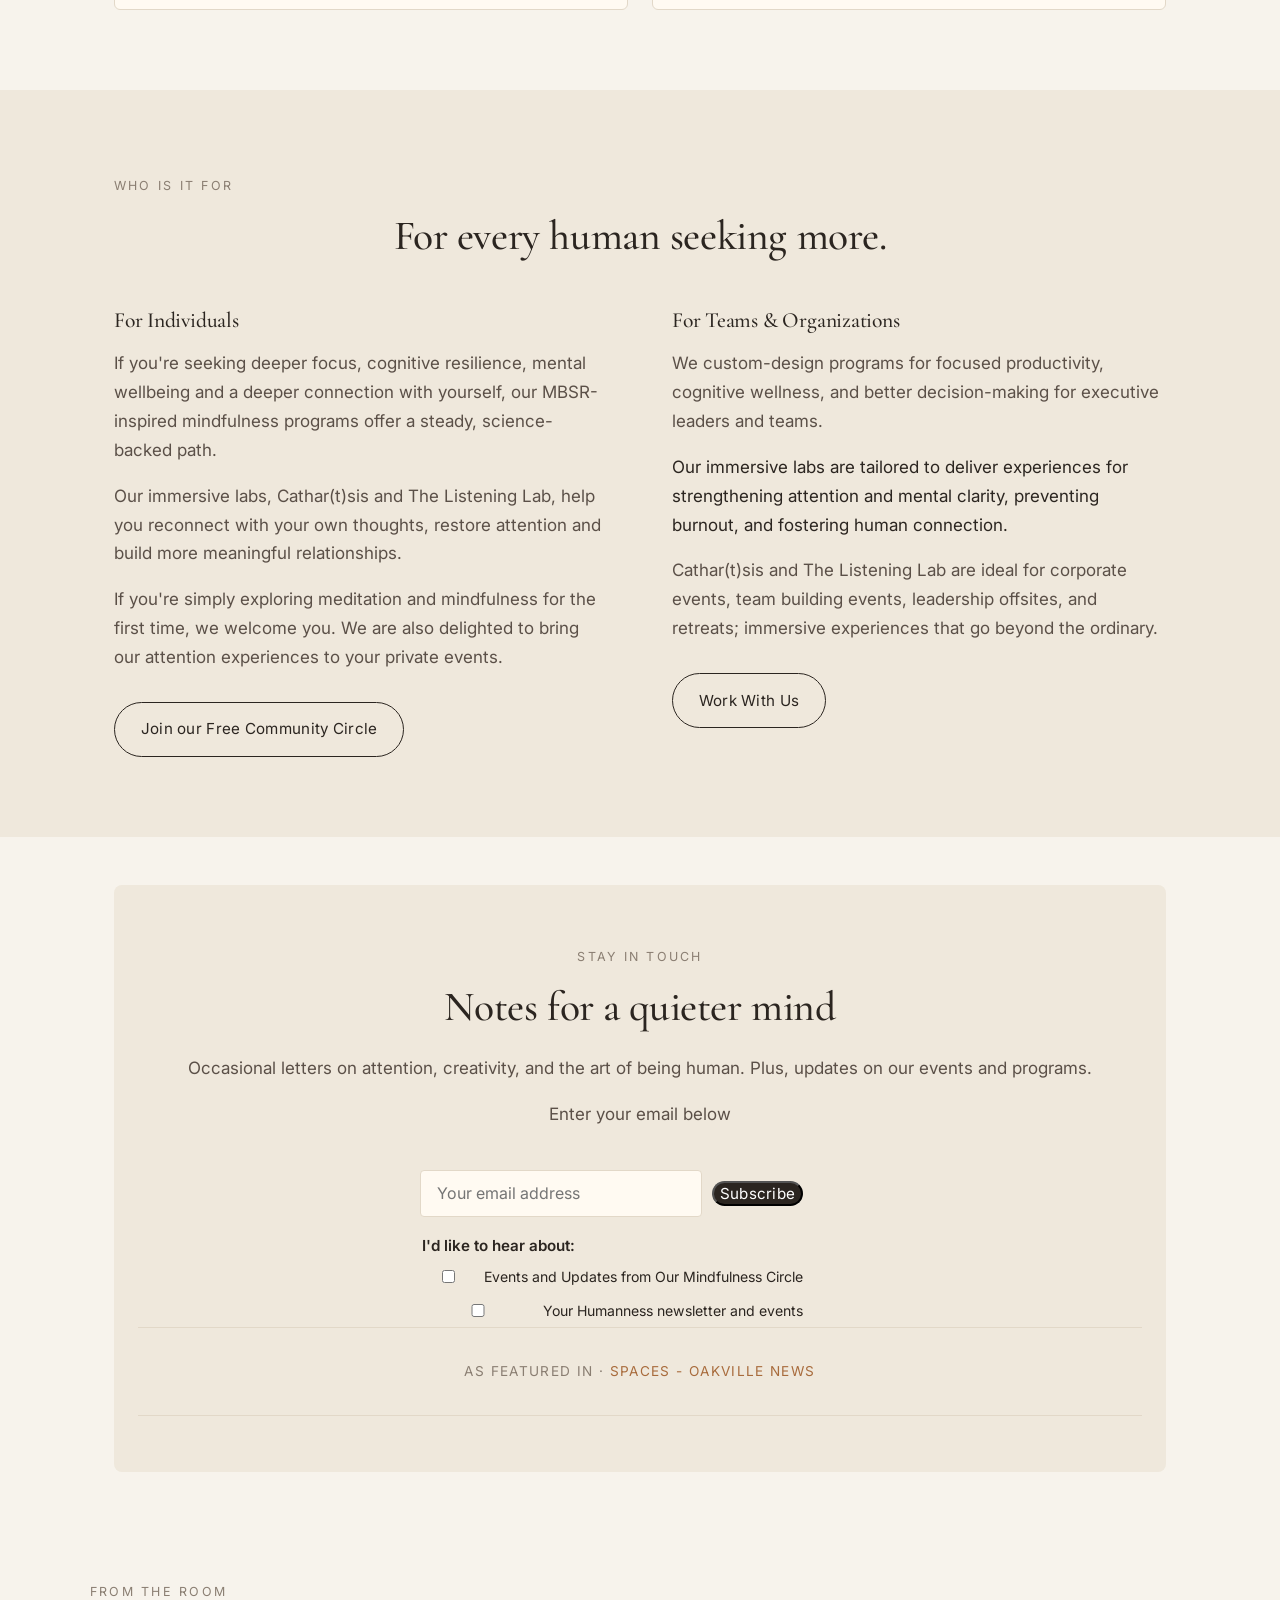
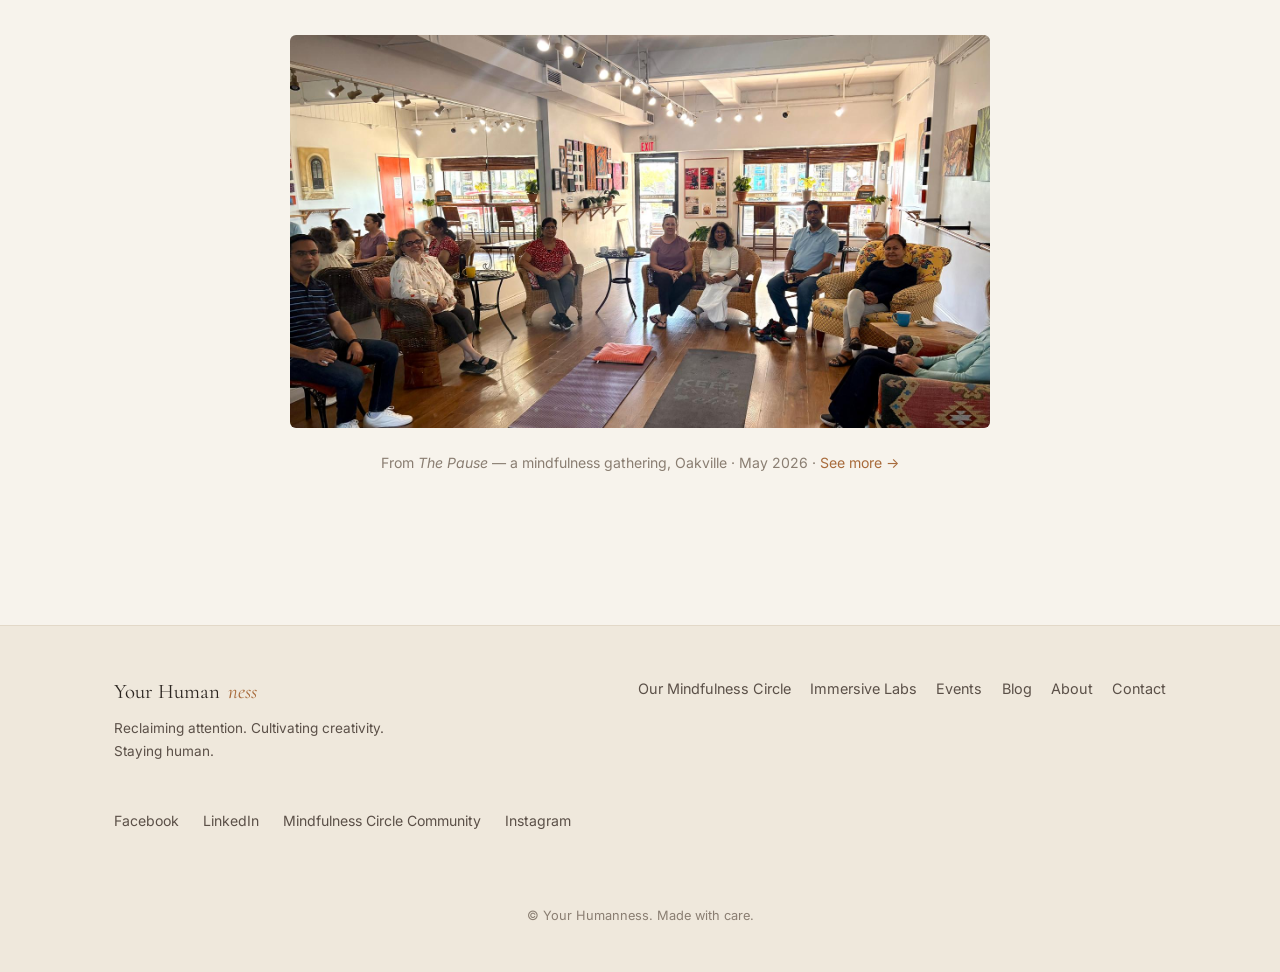
==== commit 5c967998: "Remove Home link from navigation menu" ====
--- a/index.html
+++ b/index.html
@@ -108,7 +108,6 @@
 </a>
 <button class="nav-toggle" aria-label="Menu">≡</button>
 <ul class="nav-links">
-<li><a href="/">Home</a></li>
 <li><a href="mindfulness-circle.html">Our Mindfulness Circle</a></li>
 <li><a href="immersive-labs.html">Immersive Labs</a></li>
 <li><a href="organizations.html">Organizations</a></li>
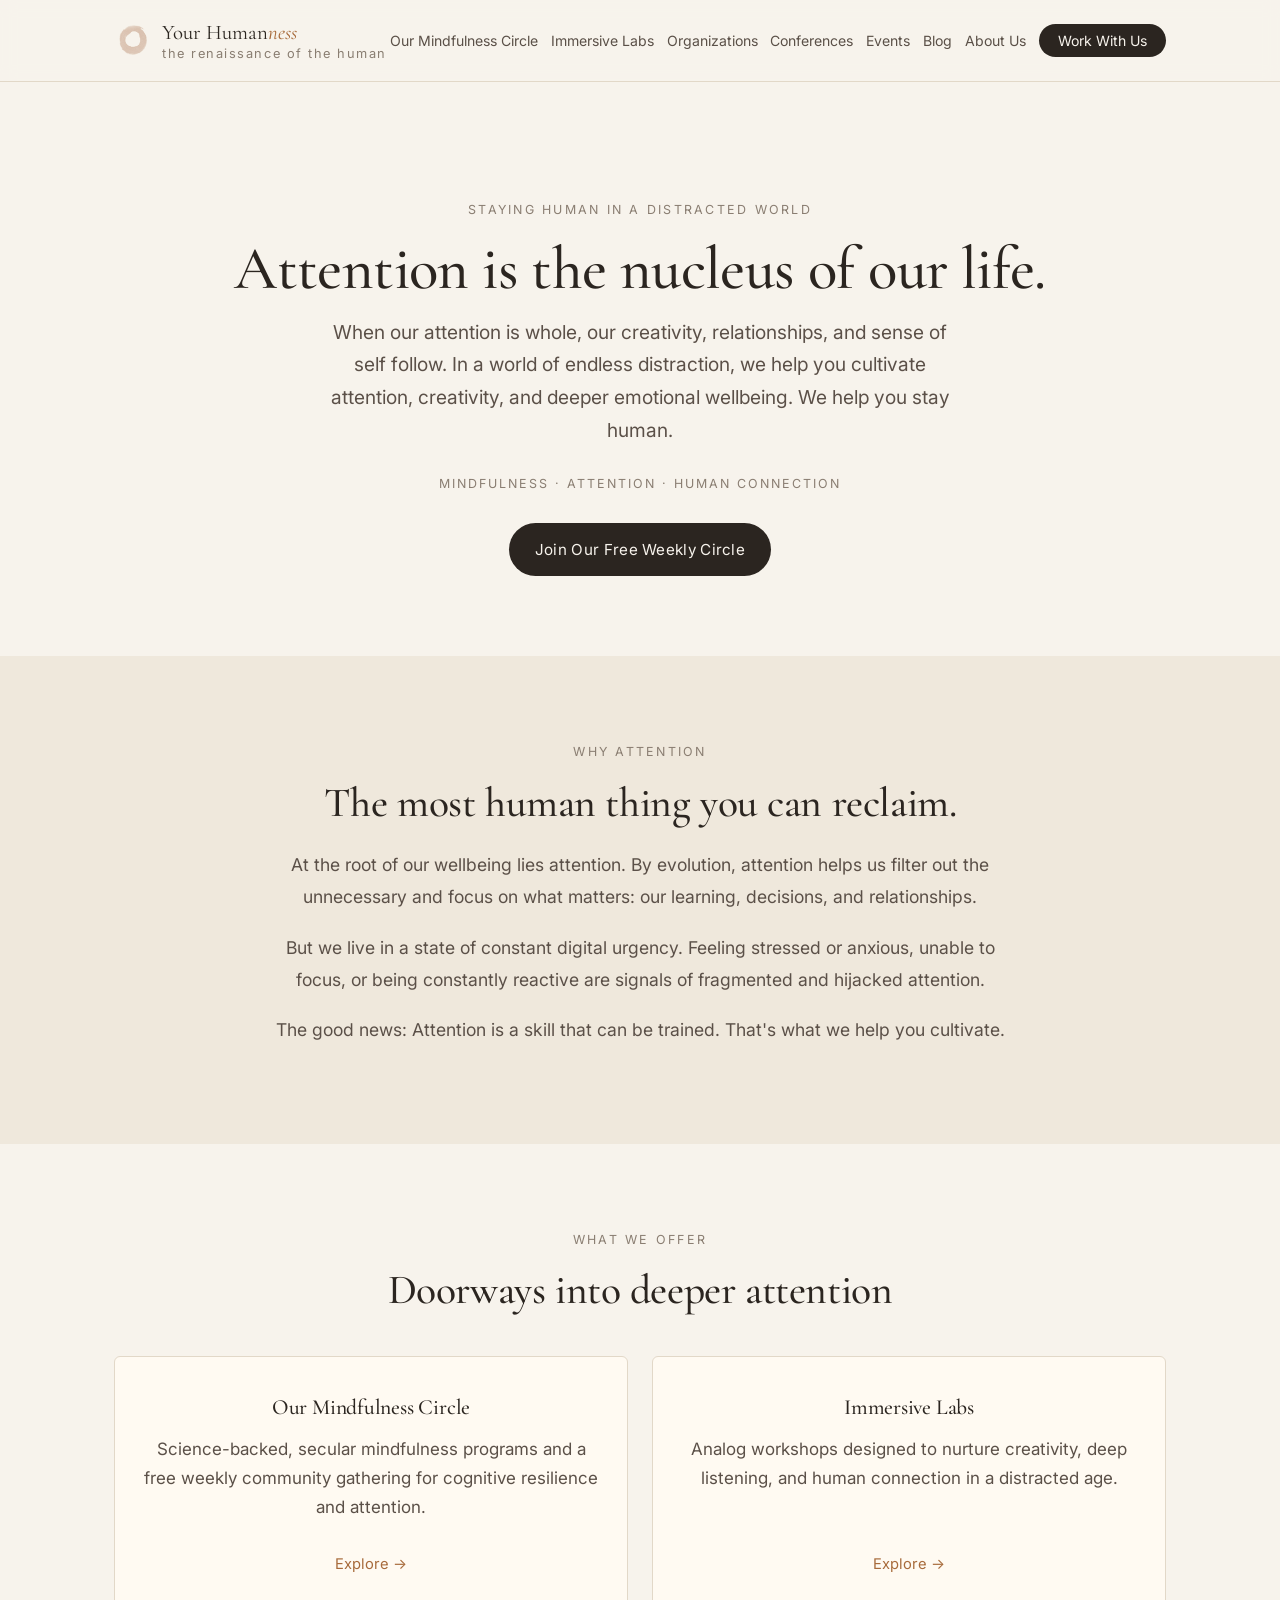
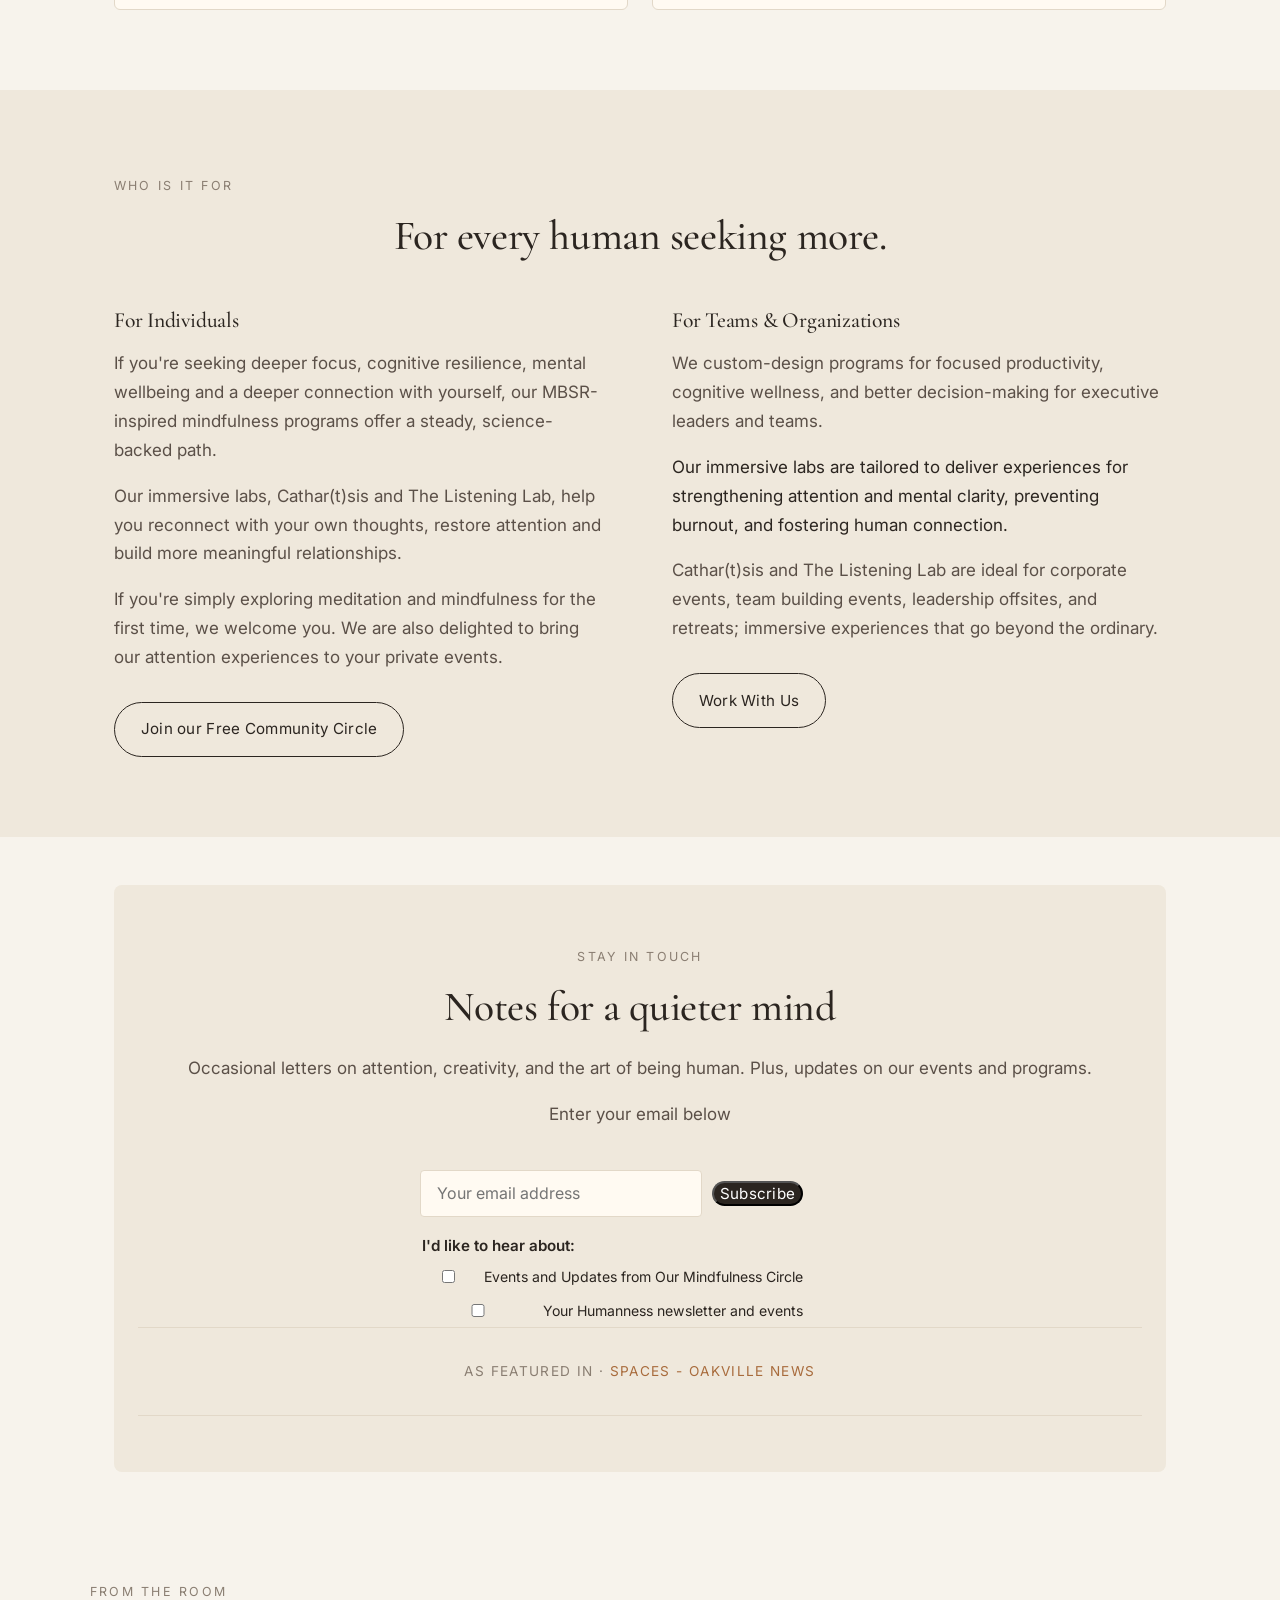
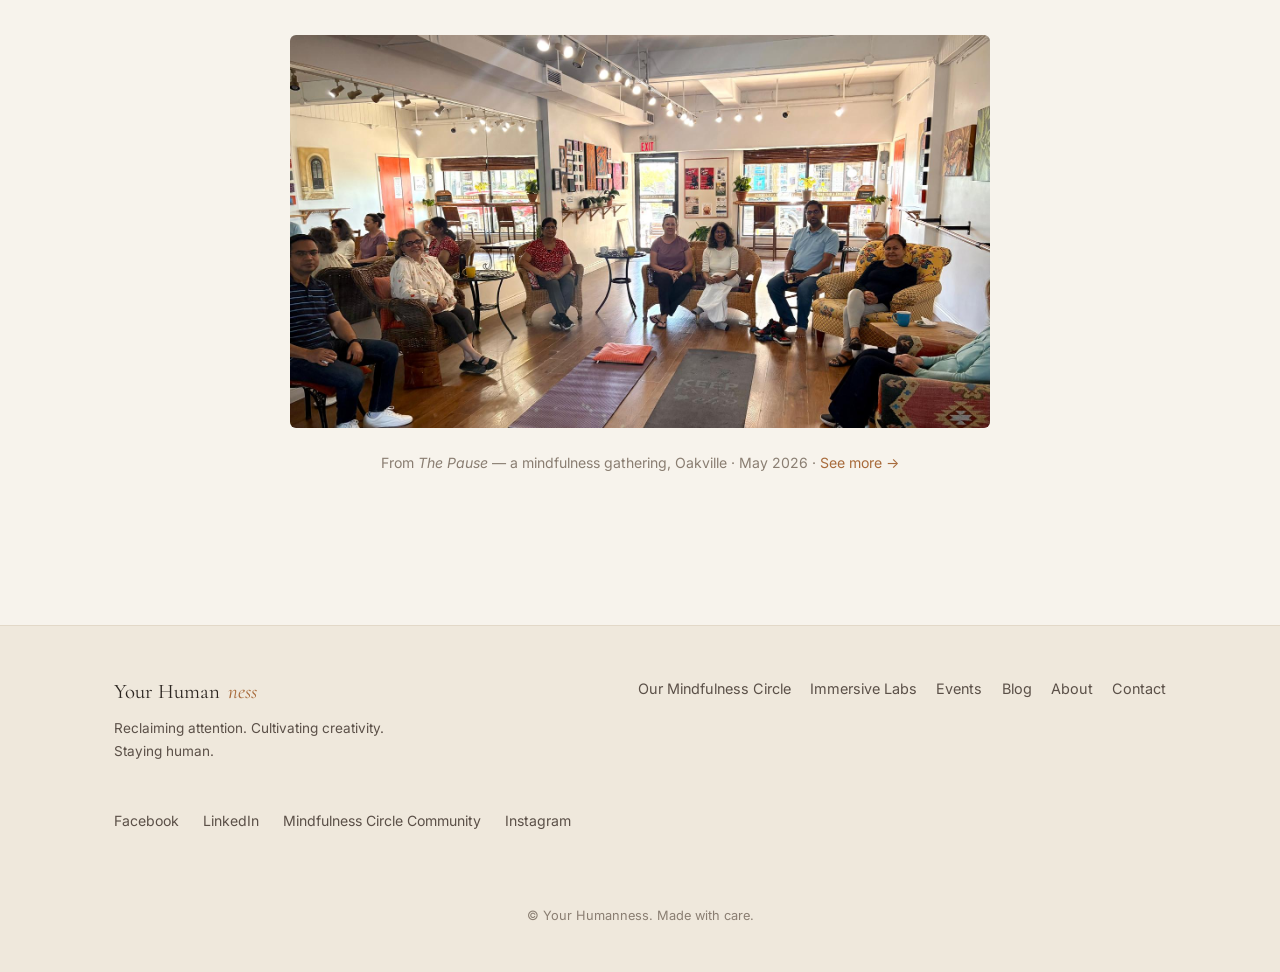
==== commit c9d1bd4a: "Add 'Work With Us' link with CTA class" ====
--- a/index.html
+++ b/index.html
@@ -112,10 +112,10 @@
 <li><a href="immersive-labs.html">Immersive Labs</a></li>
 <li><a href="organizations.html">Organizations</a></li>
 <li><a href="conferences.html">Conferences</a></li>
-<li><a href="work-with-us.html">Work With Us</a></li>
 <li><a href="events.html">Events</a></li>
 <li><a href="blog.html">Blog</a></li>
 <li><a href="about.html">About Us</a></li>
+<li><a href="work-with-us.html" class="nav-cta">Work With Us</a></li>
 </ul></div></nav>
 
 <!-- <header class="hero container">
--- a/styles.css
+++ b/styles.css
@@ -222,7 +222,7 @@
 .copy{font-size:.8rem;color:var(--muted);margin-top:1.5rem;text-align:center;width:100%}
 
 /* Mobile nav */
-@media(max-width:820px){
+@media(max-width:1000px){
   .nav-toggle{display:block}
   .nav-links{
     display:none;
@@ -236,6 +236,7 @@
   .nav-links li{padding:.5rem 0;border-bottom:1px solid var(--line)}
   .nav-links li:last-child{border:none}
   .nav-inner{position:relative}
+  .nav-links a{white-space:nowrap}
 }
 /* Mobile Optimization for Hero Section */
 @media (max-width: 768px) {
@@ -258,3 +259,21 @@
     margin-bottom: 1.8rem;
   }
 }
+
+/* Nav call-to-action button */
+.nav-links a.nav-cta{
+  background:var(--ink);
+  color:var(--bg);
+  padding:.5rem 1.2rem;
+  border-radius:999px;
+  border:none;
+}
+.nav-links a.nav-cta:hover,
+.nav-links a.nav-cta.active{
+  background:var(--accent);
+  color:var(--bg);
+  border:none;
+}
+@media(min-width:1001px){
+  .nav-links{align-items:center}
+}
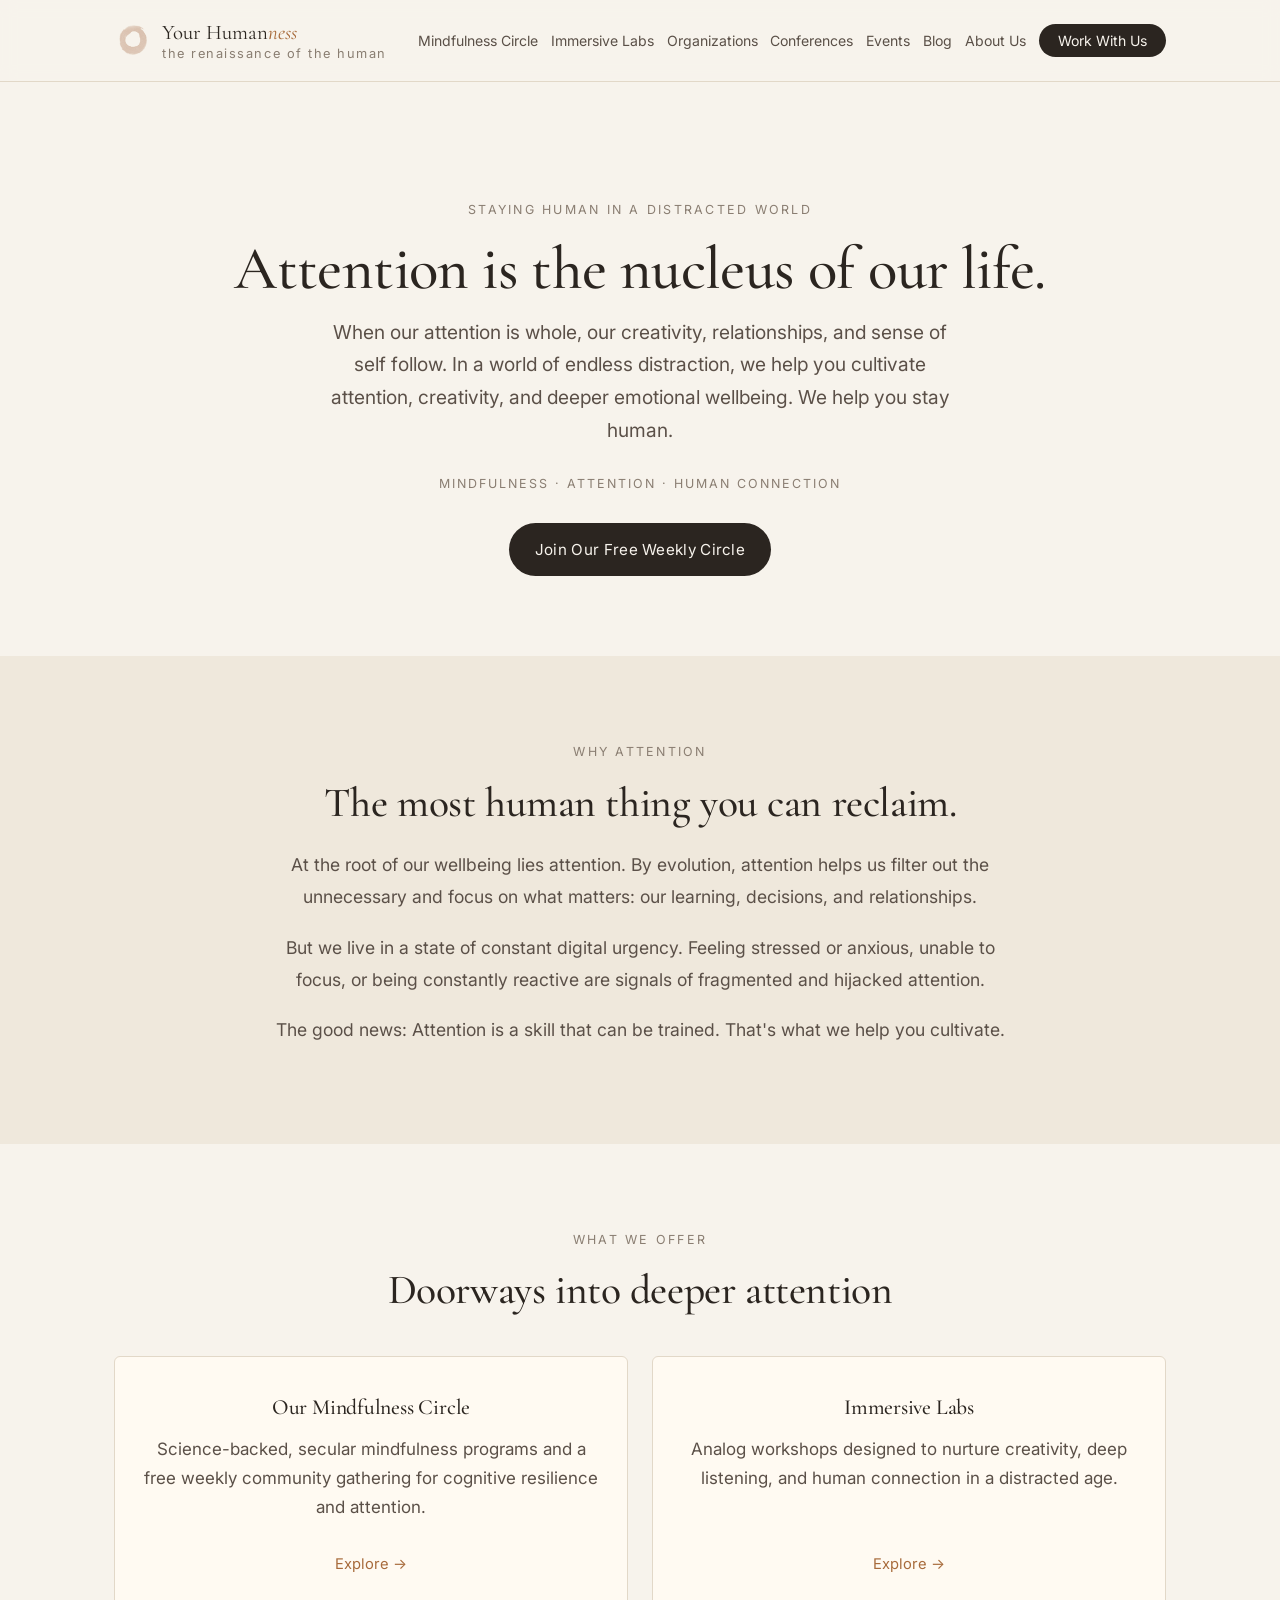
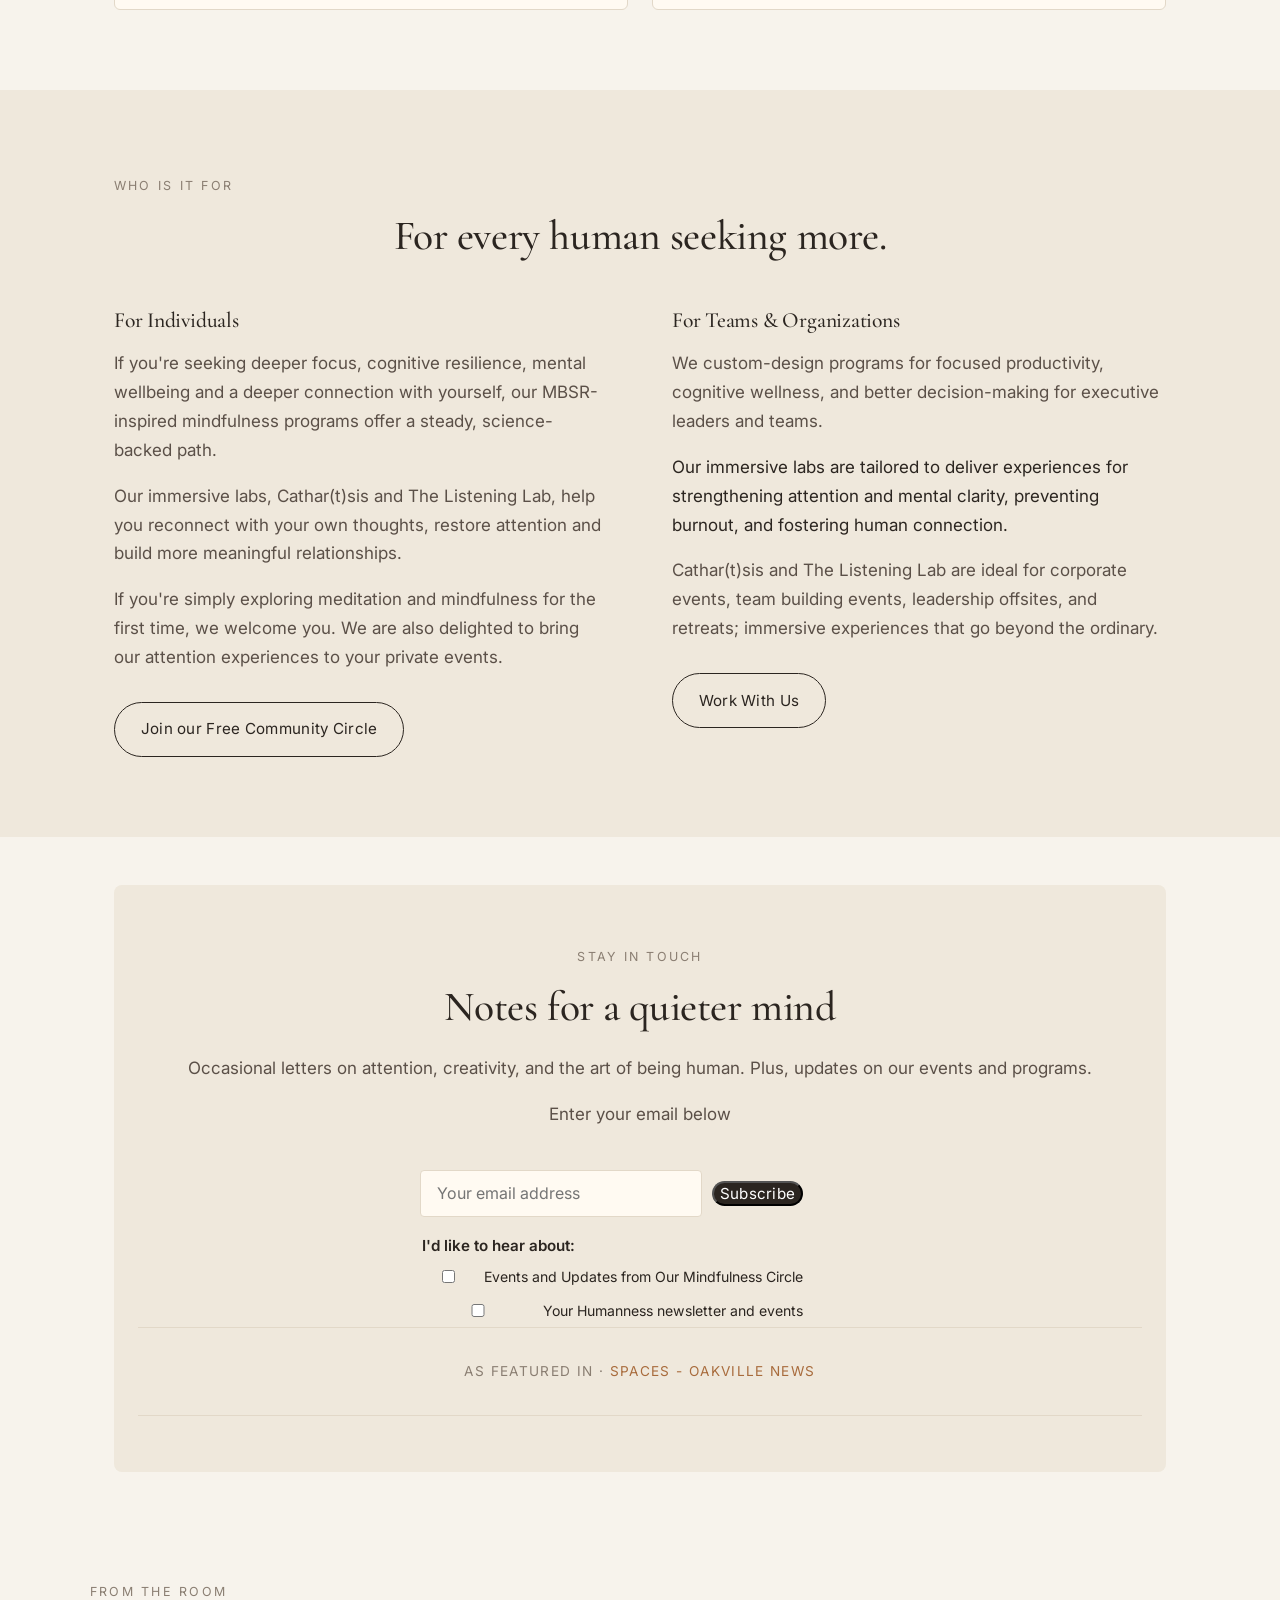
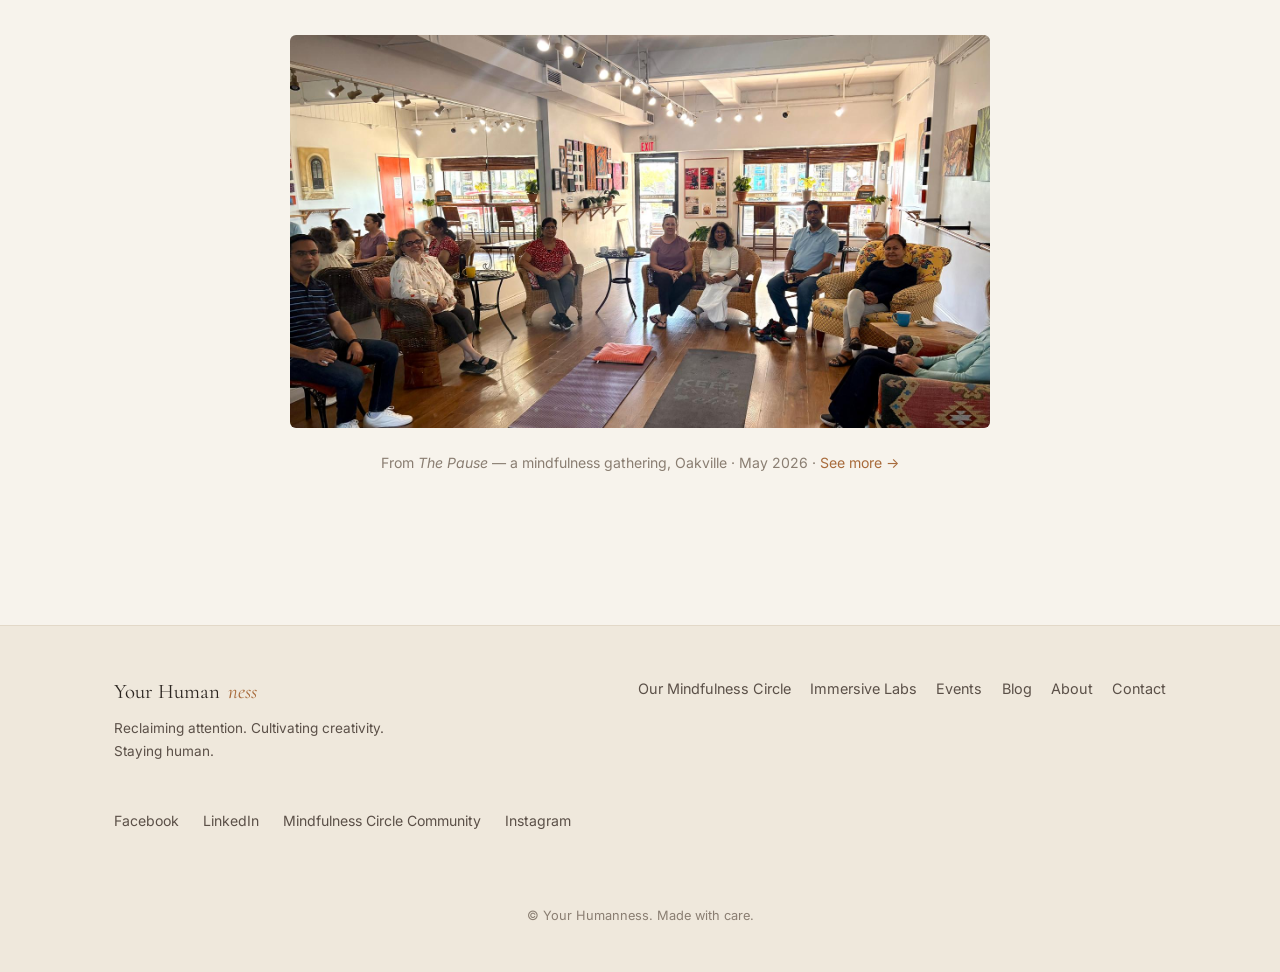
==== commit 49453acd: "Correct link text for Mindfulness Circle" ====
--- a/index.html
+++ b/index.html
@@ -108,7 +108,7 @@
 </a>
 <button class="nav-toggle" aria-label="Menu">≡</button>
 <ul class="nav-links">
-<li><a href="mindfulness-circle.html">Our Mindfulness Circle</a></li>
+<li><a href="mindfulness-circle.html">Mindfulness Circle</a></li>
 <li><a href="immersive-labs.html">Immersive Labs</a></li>
 <li><a href="organizations.html">Organizations</a></li>
 <li><a href="conferences.html">Conferences</a></li>
